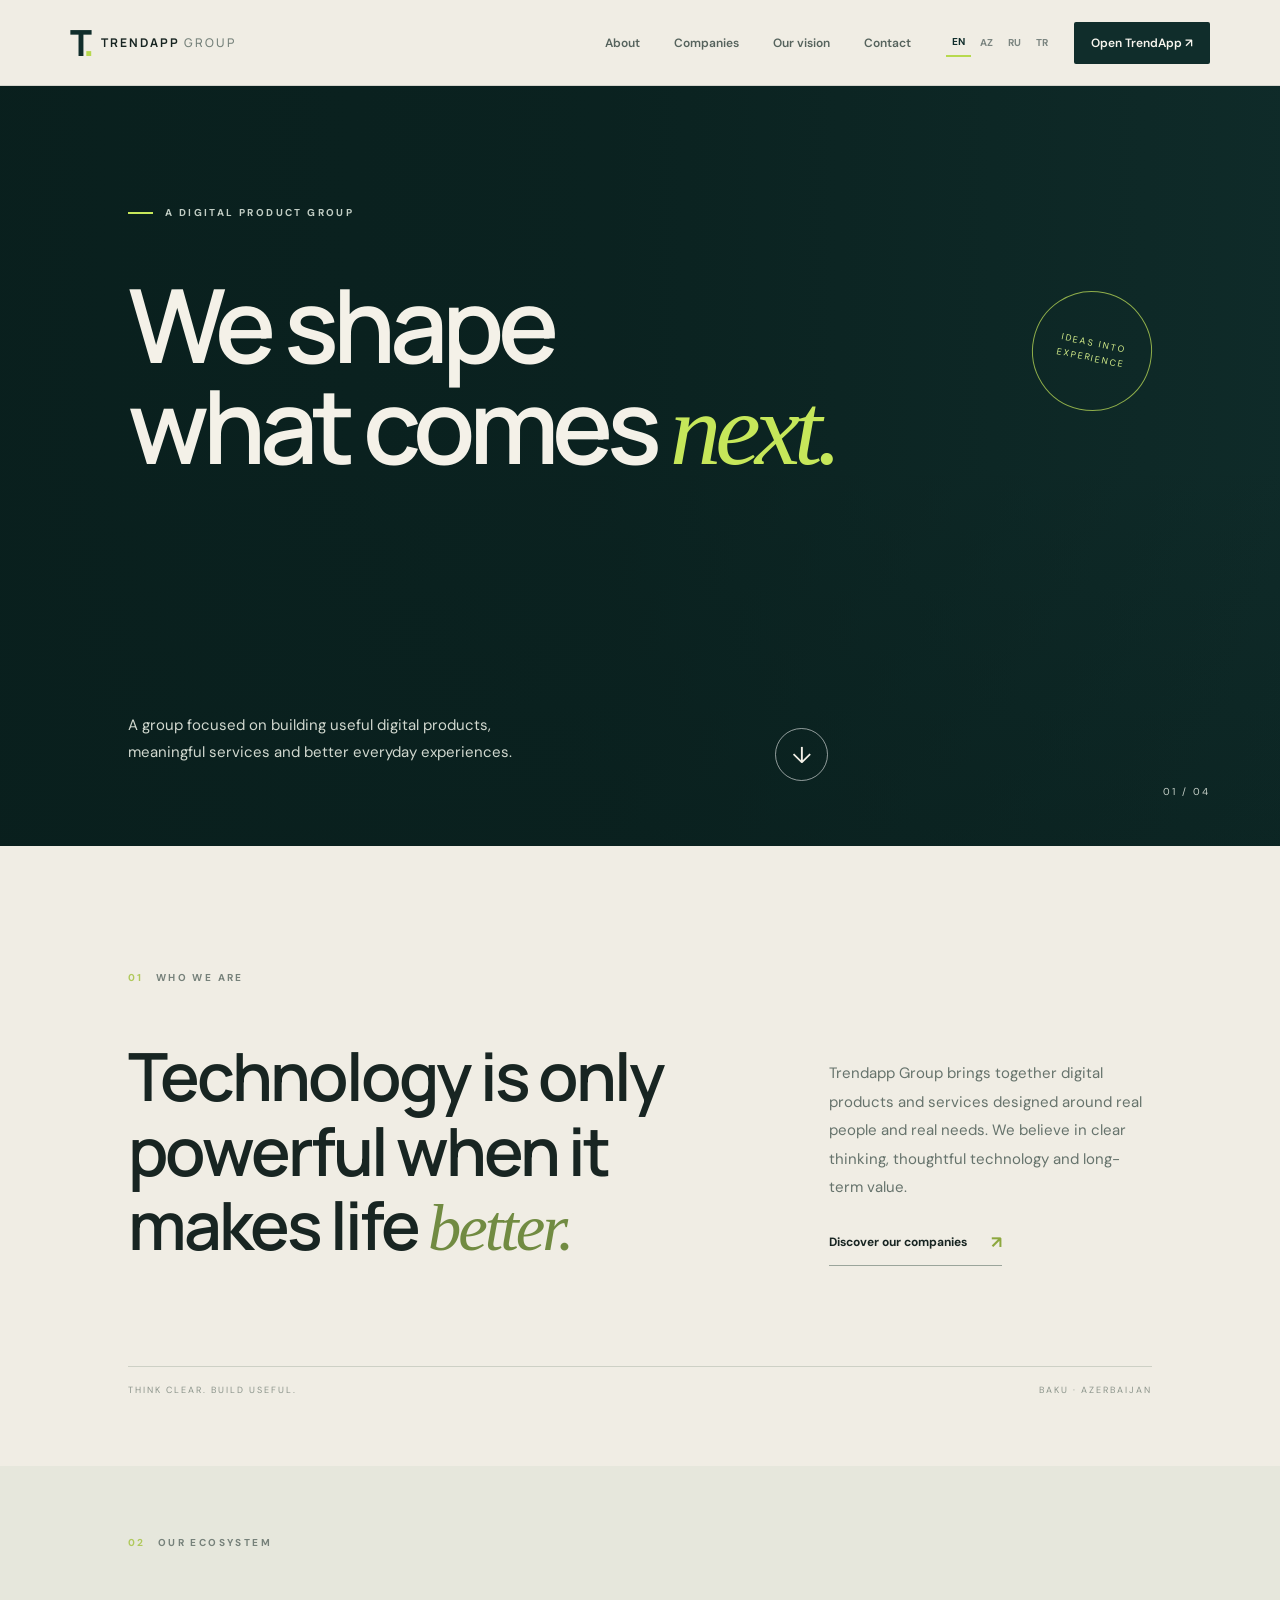
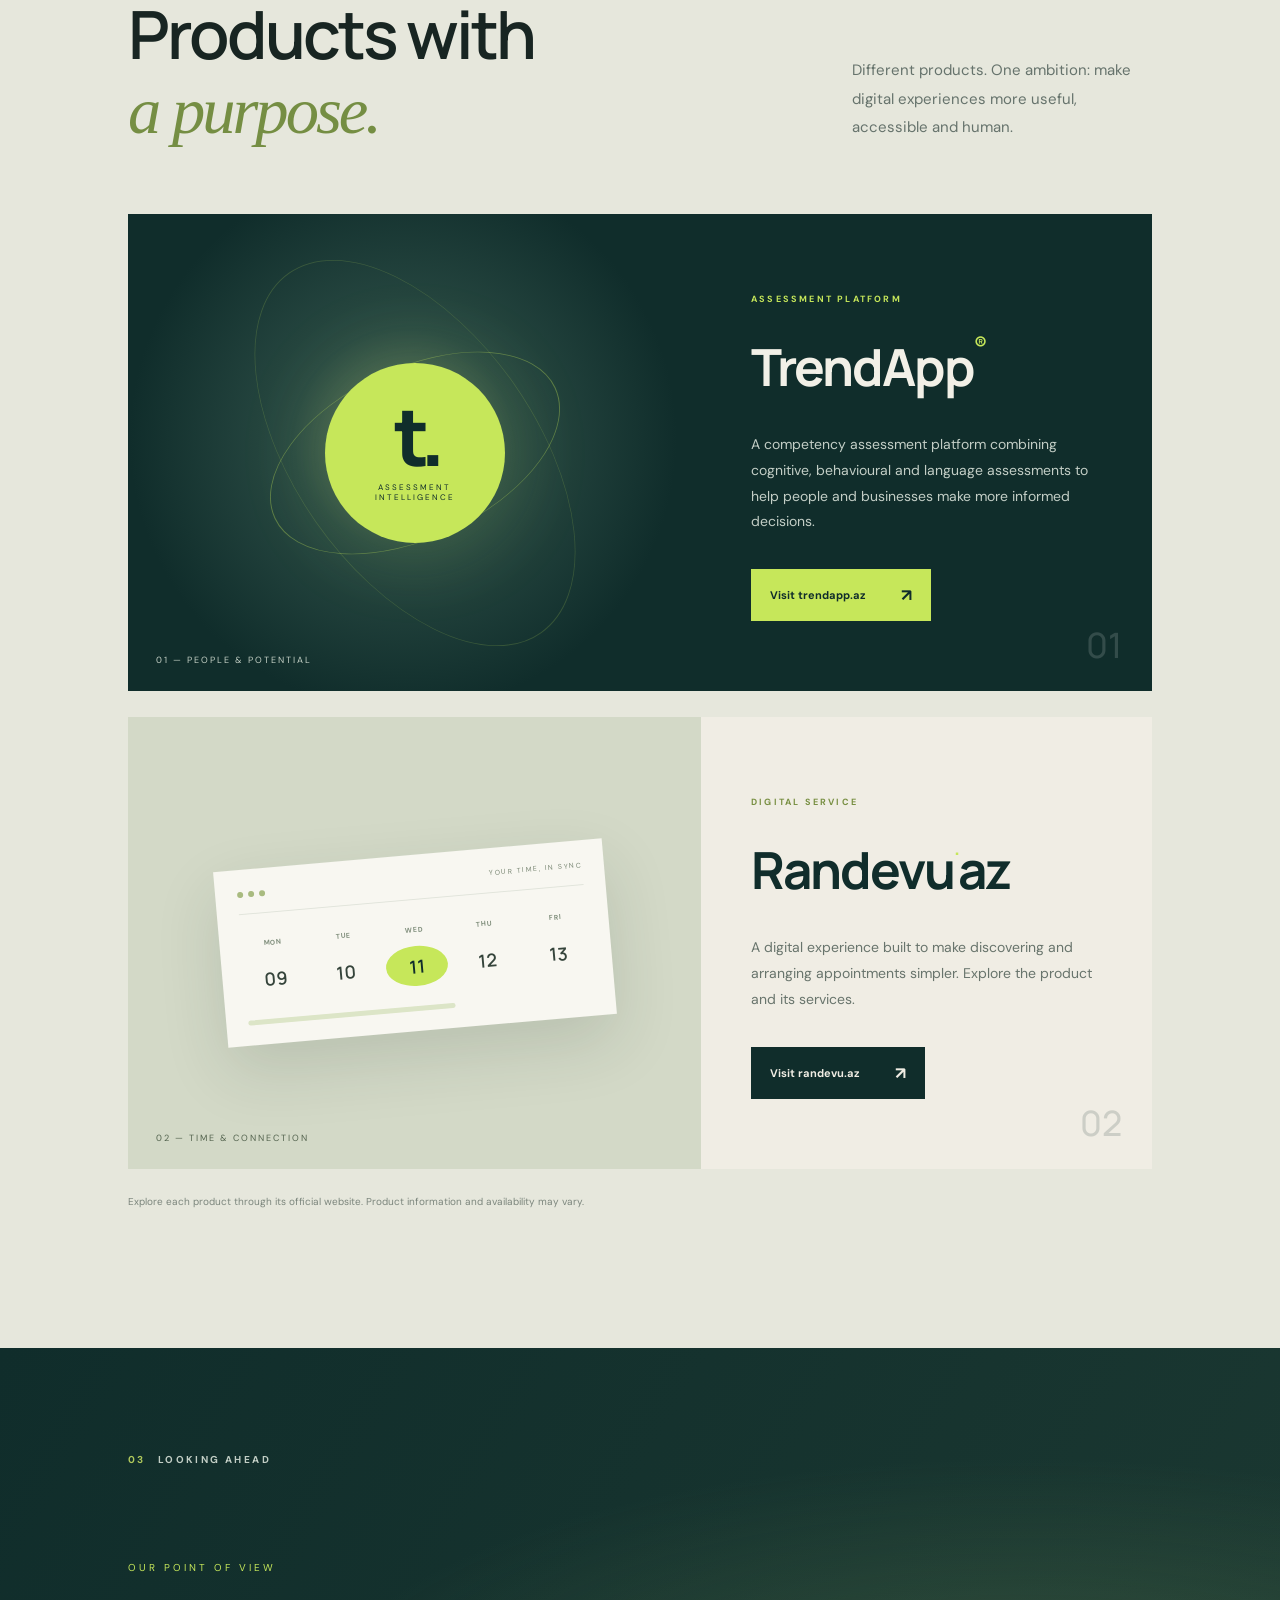
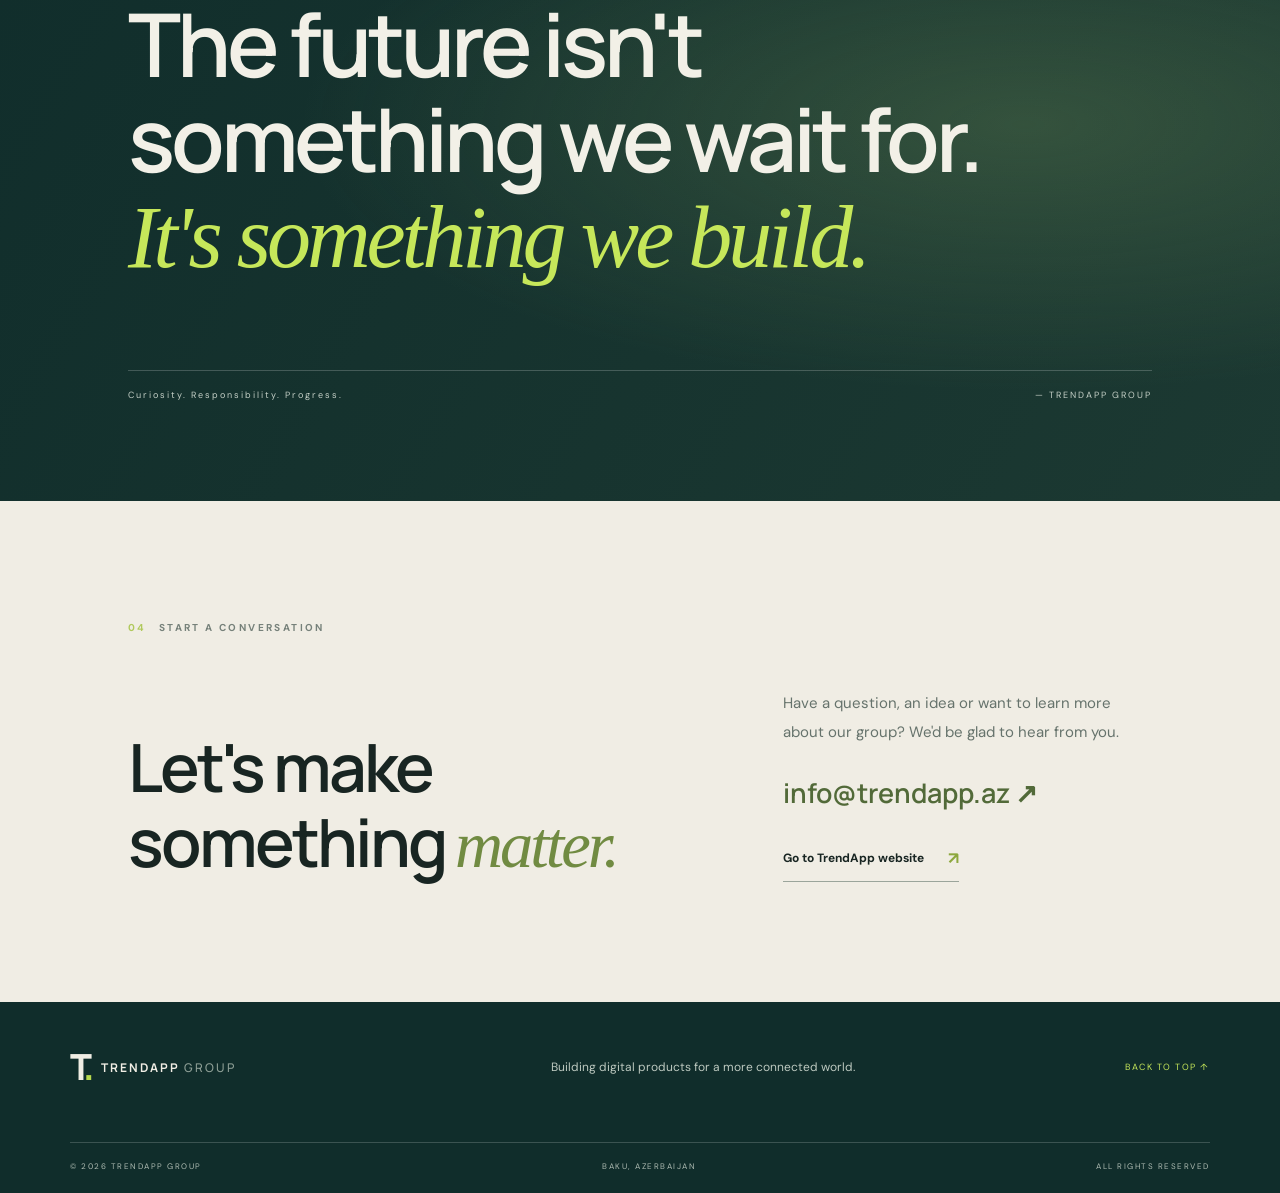
==== index.html @ fa5d5837 "Initial Trendapp Group website" ====
<!DOCTYPE html>
<html lang="en">
<head>
  <meta charset="UTF-8">
  <meta name="viewport" content="width=device-width, initial-scale=1.0">
  <meta name="theme-color" content="#102d2b">
  <title>Trendapp Group — Digital products, connected future</title>
  <meta name="description" content="Trendapp Group builds digital products and connected experiences.">

  <link rel="preconnect" href="https://fonts.googleapis.com">
  <link rel="preconnect" href="https://fonts.gstatic.com" crossorigin>
  <link href="https://fonts.googleapis.com/css2?family=DM+Sans:wght@400;500;600;700&family=Manrope:wght@400;500;600;700;800&display=swap" rel="stylesheet">

  <link rel="stylesheet" href="./style.css">
  <script src="./script.js" defer></script>
</head>

<body>
  <header class="site-header" id="top">
    <a class="brand" href="#top">
      <span class="brand-mark">T<span>.</span></span>
      <span class="brand-name">TRENDAPP <b>GROUP</b></span>
    </a>

    <button class="menu-toggle" aria-label="Open menu" aria-expanded="false">☰</button>

    <nav class="main-nav">
      <a href="#about" data-i18n="navAbout">About</a>
      <a href="#companies" data-i18n="navCompanies">Companies</a>
      <a href="#vision" data-i18n="navVision">Our vision</a>
      <a href="#contact" data-i18n="navContact">Contact</a>
    </nav>

    <div class="header-actions">
      <div class="language-switcher">
        <button class="lang-btn active" data-lang="en">EN</button>
        <button class="lang-btn" data-lang="az">AZ</button>
        <button class="lang-btn" data-lang="ru">RU</button>
        <button class="lang-btn" data-lang="tr">TR</button>
      </div>

      <a class="header-link" href="https://www.trendapp.az/" target="_blank" rel="noopener" data-i18n="openTrendapp">
        Open TrendApp ↗
      </a>
    </div>
  </header>

  <main>
    <section class="hero">
      <div class="hero-image"></div>
      <div class="hero-shade"></div>

      <div class="hero-content">
        <p class="eyebrow light">
          <span></span>
          <span data-i18n="heroEyebrow">A DIGITAL PRODUCT GROUP</span>
        </p>

        <h1 data-i18n="heroTitle">
          We shape<br>what comes <em>next.</em>
        </h1>

        <div class="hero-bottom">
          <p data-i18n="heroText">
            A group focused on building useful digital products, meaningful services and better everyday experiences.
          </p>

          <a class="round-link" href="#companies">↓</a>
        </div>
      </div>

      <div class="hero-index">01 / 04</div>
      <div class="hero-stamp">IDEAS INTO<br>EXPERIENCE</div>
    </section>

    <section class="intro section-pad" id="about">
      <div class="section-kicker">
        <span>01</span>
        <span data-i18n="aboutKicker">WHO WE ARE</span>
      </div>

      <div class="intro-grid">
        <h2 data-i18n="aboutTitle">
          Technology is only powerful when it makes life <em>better.</em>
        </h2>

        <div class="intro-copy">
          <p data-i18n="aboutText">
            Trendapp Group brings together digital products and services designed around real people and real needs.
            We believe in clear thinking, thoughtful technology and long-term value.
          </p>

          <a class="text-link" href="#companies">
            <span data-i18n="discover">Discover our companies</span>
            <b>↗</b>
          </a>
        </div>
      </div>

      <div class="intro-rule">
        <span>THINK CLEAR. BUILD USEFUL.</span>
        <span>BAKU · AZERBAIJAN</span>
      </div>
    </section>

    <section class="companies section-pad" id="companies">
      <div class="section-kicker">
        <span>02</span>
        <span data-i18n="companiesKicker">OUR ECOSYSTEM</span>
      </div>

      <div class="section-heading">
        <h2 data-i18n="companiesTitle">
          Products with<br><em>a purpose.</em>
        </h2>

        <p data-i18n="companiesText">
          Different products. One ambition: make digital experiences more useful, accessible and human.
        </p>
      </div>

      <article class="company-card trendapp-card">
        <div class="company-visual trendapp-visual">
          <div class="visual-orbit orbit-one"></div>
          <div class="visual-orbit orbit-two"></div>

          <div class="visual-core">
            <span>t.</span>
            <small>ASSESSMENT<br>INTELLIGENCE</small>
          </div>

          <div class="visual-tag">01 — PEOPLE & POTENTIAL</div>
        </div>

        <div class="company-info">
          <p class="company-type" data-i18n="trendappType">ASSESSMENT PLATFORM</p>

          <h3>TrendApp<span>®</span></h3>

          <p data-i18n="trendappText">
            A competency assessment platform combining cognitive, behavioural and language assessments to help people and businesses make more informed decisions.
          </p>

          <a class="pill-link" href="https://www.trendapp.az/" target="_blank" rel="noopener">
            <span data-i18n="visitTrendapp">Visit trendapp.az</span>
            <b>↗</b>
          </a>

          <span class="company-number">01</span>
        </div>
      </article>

      <article class="company-card randevu-card">
        <div class="company-visual randevu-visual">
          <div class="randevu-window">
            <div class="window-top">
              <i></i><i></i><i></i>
              <span>YOUR TIME, IN SYNC</span>
            </div>

            <div class="calendar-grid">
              <b>MON</b><b>TUE</b><b>WED</b><b>THU</b><b>FRI</b>
              <span>09</span><span>10</span>
              <span class="selected">11</span>
              <span>12</span><span>13</span>
            </div>

            <div class="calendar-line"></div>
          </div>

          <div class="visual-tag">02 — TIME & CONNECTION</div>
        </div>

        <div class="company-info">
          <p class="company-type" data-i18n="randevuType">DIGITAL SERVICE</p>

          <h3>Randevu<span>.</span>az</h3>

          <p data-i18n="randevuText">
            A digital experience built to make discovering and arranging appointments simpler.
            Explore the product and its services.
          </p>

          <a class="pill-link" href="https://randevu.az/" target="_blank" rel="noopener">
            <span data-i18n="visitRandevu">Visit randevu.az</span>
            <b>↗</b>
          </a>

          <span class="company-number">02</span>
        </div>
      </article>

      <p class="portfolio-note" data-i18n="portfolioNote">
        Explore each product through its official website. Product information and availability may vary.
      </p>
    </section>

    <section class="vision" id="vision">
      <div class="vision-bg"></div>

      <div class="vision-content section-pad">
        <div class="section-kicker light">
          <span>03</span>
          <span data-i18n="visionKicker">LOOKING AHEAD</span>
        </div>

        <p class="vision-label" data-i18n="visionLabel">OUR POINT OF VIEW</p>

        <h2 data-i18n="visionTitle">
          The future isn't<br>something we wait for.<br><em>It's something we build.</em>
        </h2>

        <div class="vision-foot">
          <span data-i18n="visionFoot">Curiosity. Responsibility. Progress.</span>
          <span>— TRENDAPP GROUP</span>
        </div>
      </div>
    </section>

    <section class="contact section-pad" id="contact">
      <div class="section-kicker">
        <span>04</span>
        <span data-i18n="contactKicker">START A CONVERSATION</span>
      </div>

      <div class="contact-grid">
        <h2 data-i18n="contactTitle">
          Let's make<br>something <em>matter.</em>
        </h2>

        <div class="contact-side">
          <p data-i18n="contactText">
            Have a question, an idea or want to learn more about our group?
            We'd be glad to hear from you.
          </p>

          <a class="contact-email" href="mailto:info@trendapp.az">
            info@trendapp.az ↗
          </a>

          <a class="text-link" href="https://www.trendapp.az/" target="_blank" rel="noopener">
            <span data-i18n="goToProduct">Go to TrendApp website</span>
            <b>↗</b>
          </a>
        </div>
      </div>
    </section>
  </main>

  <footer class="footer">
    <div class="footer-top">
      <a class="brand footer-brand" href="#top">
        <span class="brand-mark">T<span>.</span></span>
        <span class="brand-name">TRENDAPP <b>GROUP</b></span>
      </a>

      <p data-i18n="footerLine">
        Building digital products for a more connected world.
      </p>

      <a class="back-top" href="#top" data-i18n="backTop">BACK TO TOP ↑</a>
    </div>

    <div class="footer-bottom">
      <span>© <span id="year"></span> TRENDAPP GROUP</span>
      <span>BAKU, AZERBAIJAN</span>
      <span data-i18n="footerRights">ALL RIGHTS RESERVED</span>
    </div>
  </footer>
</body>
</html>
---- style.css ----
* {
  box-sizing: border-box;
}

html {
  scroll-behavior: smooth;
}

body {
  margin: 0;
  background: #f0ede4;
  color: #182522;
  font-family: "DM Sans", sans-serif;
}

a {
  color: inherit;
  text-decoration: none;
}

button {
  font: inherit;
}

/* HEADER */

.site-header {
  height: 86px;
  padding: 0 5.5%;
  display: flex;
  align-items: center;
  justify-content: space-between;
  background: #f0ede4;
  position: sticky;
  top: 0;
  z-index: 20;
  border-bottom: 1px solid rgba(16, 45, 43, .12);
}

.brand {
  display: flex;
  align-items: center;
  gap: 11px;
  min-width: 210px;
}

.brand-mark {
  font: 800 36px/1 Manrope, sans-serif;
  letter-spacing: -5px;
  color: #102d2b;
}

.brand-mark span {
  color: #b7d94e;
}

.brand-name {
  font: 700 12px Manrope, sans-serif;
  letter-spacing: 2px;
}

.brand-name b {
  font-weight: 500;
  color: #75817a;
}

.main-nav {
  display: flex;
  gap: 34px;
  margin-left: auto;
  margin-right: 35px;
}

.main-nav a,
.header-link {
  font-size: 12px;
  font-weight: 600;
}

.main-nav a {
  color: #56635d;
  transition: color .2s;
}

.main-nav a:hover {
  color: #102d2b;
}

.header-actions {
  display: flex;
  align-items: center;
  gap: 20px;
}

.language-switcher {
  display: flex;
  gap: 3px;
}

.lang-btn {
  border: 0;
  background: transparent;
  padding: 7px 6px;
  font-size: 10px;
  font-weight: 700;
  color: #7b8580;
  cursor: pointer;
}

.lang-btn.active {
  color: #102d2b;
  border-bottom: 2px solid #b7d94e;
}

.header-link {
  background: #102d2b;
  color: #f7f5ee;
  padding: 13px 17px;
  border-radius: 2px;
}

.header-link:hover,
.pill-link:hover {
  background: #b7d94e;
  color: #102d2b;
}

.menu-toggle {
  display: none;
  border: 0;
  background: none;
  font-size: 24px;
  color: #102d2b;
}

/* HERO */

.hero {
  height: min(760px, calc(100vh - 86px));
  min-height: 620px;
  background: #102d2b;
  position: relative;
  overflow: hidden;
  color: #f4f1e8;
}

.hero-image {
  position: absolute;
  inset: 0;
  background-image: url("https://images.unsplash.com/photo-1487958449943-2429e8be8625?auto=format&fit=crop&w=2200&q=85");
  background-position: center 48%;
  background-size: cover;
  opacity: .43;
  filter: saturate(.55);
}

.hero-shade {
  position: absolute;
  inset: 0;
  background:
    linear-gradient(90deg, rgba(9,31,29,.96) 0%, rgba(9,31,29,.78) 48%, rgba(9,31,29,.16) 100%),
    linear-gradient(0deg, rgba(9,31,29,.45), transparent 50%);
}

.hero-content {
  position: relative;
  z-index: 2;
  padding: 110px 10% 65px;
  max-width: 1200px;
  height: 100%;
  display: flex;
  flex-direction: column;
}

.eyebrow,
.section-kicker {
  font-size: 10px;
  letter-spacing: 2.4px;
  font-weight: 700;
  display: flex;
  align-items: center;
  gap: 12px;
}

.eyebrow span:first-child {
  width: 25px;
  height: 2px;
  background: #c6e75a;
}

.hero h1 {
  font: 600 clamp(58px, 8vw, 112px)/.99 Manrope, sans-serif;
  letter-spacing: -6px;
  margin: 45px 0 40px;
  max-width: 900px;
}

.hero h1 em,
.section-heading h2 em,
.intro h2 em,
.contact h2 em {
  font-family: Georgia, serif;
  font-weight: 400;
  color: #c6e75a;
}

.hero-bottom {
  display: flex;
  align-items: end;
  justify-content: space-between;
  margin-top: auto;
  max-width: 700px;
}

.hero-bottom p {
  font-size: 15px;
  line-height: 1.8;
  color: #d1d8cf;
  max-width: 400px;
}

.round-link {
  width: 53px;
  height: 53px;
  border: 1px solid rgba(255,255,255,.55);
  border-radius: 50%;
  display: grid;
  place-items: center;
  font-size: 23px;
  transition: .25s;
}

.round-link:hover {
  background: #c6e75a;
  color: #102d2b;
  border-color: #c6e75a;
}

.hero-index {
  position: absolute;
  right: 5.5%;
  bottom: 48px;
  font-size: 10px;
  letter-spacing: 2px;
  color: #c7d0c8;
}

.hero-stamp {
  position: absolute;
  right: 10%;
  top: 27%;
  border: 1px solid rgba(198,231,90,.7);
  border-radius: 50%;
  width: 120px;
  height: 120px;
  display: grid;
  place-content: center;
  text-align: center;
  font-size: 9px;
  letter-spacing: 2px;
  line-height: 1.7;
  color: #d5ee8a;
  transform: rotate(12deg);
}

/* COMMON SECTIONS */

.section-pad {
  padding-left: 10%;
  padding-right: 10%;
}

.section-kicker {
  color: #76817a;
}

.section-kicker span:first-child {
  color: #b0c95c;
}

/* ABOUT */

.intro {
  padding-top: 125px;
  padding-bottom: 70px;
}

.intro-grid {
  display: grid;
  grid-template-columns: 1.3fr .7fr;
  gap: 10%;
  align-items: end;
  margin-top: 55px;
}

.intro h2,
.section-heading h2,
.contact h2 {
  font: 600 clamp(40px, 5.2vw, 70px)/1.12 Manrope, sans-serif;
  letter-spacing: -3px;
  margin: 0;
}

.intro h2 em,
.contact h2 em {
  color: #718b42;
}

.intro-copy p,
.section-heading p,
.contact-side p {
  font-size: 15px;
  line-height: 1.9;
  color: #66736c;
  margin: 0 0 28px;
}

.text-link {
  display: inline-flex;
  align-items: center;
  gap: 24px;
  font-size: 12px;
  font-weight: 700;
  border-bottom: 1px solid #9ba59b;
  padding-bottom: 12px;
}

.text-link b {
  font-size: 17px;
  color: #8da83e;
}

.intro-rule {
  margin-top: 100px;
  border-top: 1px solid #cdd0c5;
  padding-top: 17px;
  display: flex;
  justify-content: space-between;
  font-size: 9px;
  letter-spacing: 2px;
  color: #8b948b;
}

/* COMPANIES */

.companies {
  padding-top: 70px;
  padding-bottom: 130px;
  background: #e6e7dc;
}

.section-heading {
  display: flex;
  justify-content: space-between;
  align-items: end;
  margin: 48px 0 65px;
}

.section-heading h2 em {
  color: #758e43;
}

.section-heading p {
  max-width: 300px;
  margin-bottom: 7px;
}

.company-card {
  display: grid;
  grid-template-columns: 1.12fr .88fr;
  min-height: 430px;
  margin-bottom: 26px;
  background: #102d2b;
  color: #f2f0e7;
  overflow: hidden;
}

.company-visual {
  position: relative;
  min-height: 430px;
  display: grid;
  place-items: center;
  overflow: hidden;
}

.trendapp-visual {
  background: radial-gradient(circle at 48% 47%, #59745d 0, #294a43 28%, #102d2b 70%);
}

.visual-orbit {
  position: absolute;
  border: 1px solid rgba(198,231,90,.35);
  border-radius: 50%;
  width: 310px;
  height: 310px;
  transform: rotate(-25deg) scaleY(.55);
}

.orbit-two {
  width: 440px;
  height: 440px;
  transform: rotate(55deg) scaleY(.55);
  border-color: rgba(198,231,90,.18);
}

.visual-core {
  width: 180px;
  height: 180px;
  border-radius: 50%;
  background: #c6e75a;
  color: #102d2b;
  display: flex;
  flex-direction: column;
  align-items: center;
  justify-content: center;
  box-shadow: 0 0 90px rgba(198,231,90,.2);
  z-index: 1;
}

.visual-core span {
  font: 800 80px/.8 Manrope;
  letter-spacing: -10px;
}

.visual-core small {
  font-size: 8px;
  letter-spacing: 2px;
  text-align: center;
  margin-top: 14px;
}

.visual-tag {
  position: absolute;
  left: 28px;
  bottom: 25px;
  font-size: 9px;
  letter-spacing: 2px;
  color: #c5d1c6;
}

.company-info {
  padding: 70px 11%;
  position: relative;
  display: flex;
  flex-direction: column;
  align-items: flex-start;
  justify-content: center;
}

.company-type {
  font-size: 9px;
  letter-spacing: 2.2px;
  color: #c6e75a;
  font-weight: 700;
}

.company-info h3 {
  font: 700 clamp(38px, 4vw, 55px) Manrope;
  letter-spacing: -2px;
  margin: 17px 0;
}

.company-info h3 span {
  color: #c6e75a;
  font-size: 20px;
  vertical-align: top;
}

.company-info > p:not(.company-type) {
  color: #c3cec6;
  font-size: 14px;
  line-height: 1.85;
  max-width: 390px;
}

.pill-link {
  display: inline-flex;
  align-items: center;
  gap: 35px;
  padding: 15px 19px;
  background: #c6e75a;
  color: #102d2b;
  font-size: 11px;
  font-weight: 700;
  margin-top: 20px;
  transition: .2s;
}

.pill-link b {
  font-size: 17px;
}

.company-number {
  position: absolute;
  right: 30px;
  bottom: 22px;
  font: 500 35px Manrope;
  color: rgba(255,255,255,.15);
}

/* RANDEVU */

.randevu-card {
  background: #f0ede4;
  color: #102d2b;
}

.randevu-visual {
  background: #d3d9c7;
}

.randevu-visual .visual-tag {
  color: #53634e;
}

.randevu-window {
  width: 72%;
  max-width: 390px;
  background: #f8f7f1;
  box-shadow: 0 25px 65px rgba(27,47,37,.14);
  padding: 20px 22px;
  transform: rotate(-5deg);
}

.window-top {
  display: flex;
  gap: 5px;
  align-items: center;
  border-bottom: 1px solid #e2e5dc;
  padding-bottom: 15px;
}

.window-top i {
  width: 6px;
  height: 6px;
  border-radius: 50%;
  background: #a9bb80;
}

.window-top span {
  margin-left: auto;
  font-size: 7px;
  letter-spacing: 1.5px;
  color: #7b8875;
}

.calendar-grid {
  display: grid;
  grid-template-columns: repeat(5, 1fr);
  gap: 12px 8px;
  text-align: center;
  padding: 25px 0 20px;
}

.calendar-grid b {
  font-size: 7px;
  letter-spacing: 1px;
  color: #82907e;
}

.calendar-grid span {
  font: 600 18px Manrope;
  color: #35443b;
  padding: 8px 0;
}

.calendar-grid .selected {
  background: #c6e75a;
  border-radius: 50%;
  color: #102d2b;
}

.calendar-line {
  height: 5px;
  width: 60%;
  background: #dce5c7;
  border-radius: 5px;
}

.randevu-card .company-info {
  background: #f0ede4;
}

.randevu-card .company-type {
  color: #788f42;
}

.randevu-card .company-info > p:not(.company-type) {
  color: #68746c;
}

.randevu-card .company-number {
  color: rgba(16,45,43,.16);
}

.randevu-card .pill-link {
  background: #102d2b;
  color: #f0ede4;
}

.randevu-card .pill-link:hover {
  background: #c6e75a;
  color: #102d2b;
}

.portfolio-note {
  font-size: 10px;
  color: #7b857c;
  margin-top: 20px;
}

/* VISION */

.vision {
  position: relative;
  background: #102d2b;
  color: #f2f0e7;
  overflow: hidden;
}

.vision-bg {
  position: absolute;
  inset: 0;
  background:
    radial-gradient(ellipse at 80% 50%, rgba(104,135,85,.35), transparent 50%),
    linear-gradient(120deg, #102d2b, #1c3932);
}

.vision-content {
  position: relative;
  padding-top: 105px;
  padding-bottom: 100px;
}

.light {
  color: #c2cec5;
}

.vision-label {
  font-size: 10px;
  letter-spacing: 3px;
  color: #c6e75a;
  margin: 95px 0 22px;
}

.vision h2 {
  font: 600 clamp(45px, 7vw, 88px)/1.08 Manrope;
  letter-spacing: -4px;
  margin: 0;
}

.vision h2 em {
  font-family: Georgia, serif;
  font-weight: 400;
  color: #c6e75a;
}

.vision-foot {
  display: flex;
  justify-content: space-between;
  margin-top: 85px;
  padding-top: 18px;
  border-top: 1px solid rgba(255,255,255,.2);
  font-size: 9px;
  letter-spacing: 2px;
  color: #c5d0c7;
}

/* CONTACT */

.contact {
  padding-top: 120px;
  padding-bottom: 120px;
}

.contact-grid {
  display: grid;
  grid-template-columns: 1.2fr .8fr;
  gap: 10%;
  align-items: end;
  margin-top: 55px;
}

.contact-side p {
  max-width: 380px;
}

.contact-email {
  display: block;
  font: 600 clamp(19px, 2.3vw, 27px) Manrope;
  margin: 28px 0 35px;
  color: #526a39;
}

/* FOOTER */

.footer {
  background: #102d2b;
  color: #f0ede4;
  padding: 45px 5.5% 22px;
}

.footer-top {
  display: flex;
  align-items: center;
  justify-content: space-between;
  padding-bottom: 55px;
}

.footer-brand .brand-mark,
.footer-brand .brand-name {
  color: #f0ede4;
}

.footer-brand .brand-name b {
  color: #8fa097;
}

.footer-top p {
  font-size: 12px;
  color: #bdc9c0;
}

.back-top {
  font-size: 9px;
  letter-spacing: 1.5px;
  color: #c6e75a;
}

.footer-bottom {
  border-top: 1px solid rgba(255,255,255,.18);
  padding-top: 18px;
  display: flex;
  justify-content: space-between;
  font-size: 8px;
  letter-spacing: 1.5px;
  color: #aebbb2;
}

/* MOBILE */

@media(max-width:1000px) {
  .site-header {
    padding: 0 4%;
  }

  .main-nav {
    gap: 18px;
    margin-right: 18px;
  }

  .header-link {
    display: none;
  }

  .section-pad {
    padding-left: 7%;
    padding-right: 7%;
  }

  .hero-content {
    padding-left: 8%;
    padding-right: 8%;
  }

  .company-info {
    padding: 50px 8%;
  }
}

@media(max-width:760px) {
  .site-header {
    height: 72px;
  }

  .menu-toggle {
    display: block;
    order: 3;
  }

  .header-actions {
    margin-left: auto;
    margin-right: 15px;
  }

  .main-nav {
    display: none;
    position: absolute;
    top: 72px;
    left: 0;
    right: 0;
    background: #f0ede4;
    padding: 20px 7% 25px;
    flex-direction: column;
    gap: 20px;
    border-bottom: 1px solid #d7d9ce;
  }

  .main-nav.open {
    display: flex;
  }

  .brand {
    min-width: 0;
  }

  .brand-name {
    font-size: 10px;
  }

  .hero {
    min-height: 650px;
    height: calc(100svh - 72px);
  }

  .hero-content {
    padding: 100px 7% 65px;
  }

  .hero h1 {
    font-size: clamp(55px, 13vw, 82px);
    letter-spacing: -4px;
    margin-top: 55px;
  }

  .hero-stamp {
    width: 90px;
    height: 90px;
    right: 7%;
    top: 16%;
    font-size: 7px;
  }

  .hero-bottom p {
    font-size: 13px;
    max-width: 280px;
  }

  .hero-index {
    right: 7%;
    bottom: 30px;
  }

  .section-pad {
    padding-left: 7%;
    padding-right: 7%;
  }

  .intro {
    padding-top: 85px;
  }

  .intro-grid,
  .contact-grid {
    grid-template-columns: 1fr;
    gap: 28px;
    margin-top: 38px;
  }

  .intro h2,
  .section-heading h2,
  .contact h2 {
    font-size: clamp(40px, 10vw, 58px);
  }

  .intro-rule {
    margin-top: 65px;
  }

  .companies {
    padding-top: 65px;
    padding-bottom: 80px;
  }

  .section-heading {
    display: block;
    margin: 35px 0 40px;
  }

  .section-heading p {
    margin-top: 22px;
  }

  .company-card {
    grid-template-columns: 1fr;
  }

  .company-visual {
    min-height: 300px;
  }

  .company-info {
    min-height: 330px;
    padding: 45px 8%;
  }

  .randevu-card .company-visual {
    order: 0;
  }

  .vision-content {
    padding-top: 75px;
    padding-bottom: 70px;
  }

  .vision-label {
    margin-top: 70px;
  }

  .vision h2 {
    font-size: clamp(42px, 10vw, 65px);
    letter-spacing: -2px;
  }

  .vision-foot {
    margin-top: 60px;
    gap: 20px;
  }

  .contact {
    padding-top: 85px;
    padding-bottom: 85px;
  }

  .footer-top {
    align-items: flex-start;
    gap: 25px;
    flex-wrap: wrap;
  }

  .footer-top p {
    order: 3;
    width: 100%;
    margin: 0;
  }

  .footer-bottom {
    gap: 13px;
    flex-wrap: wrap;
  }

  .language-switcher {
    gap: 0;
  }

  .lang-btn {
    padding: 7px 4px;
    font-size: 9px;
  }
}

@media(prefers-reduced-motion:reduce) {
  html {
    scroll-behavior: auto;
  }

  *,
  *::before,
  *::after {
    transition: none !important;
  }
}
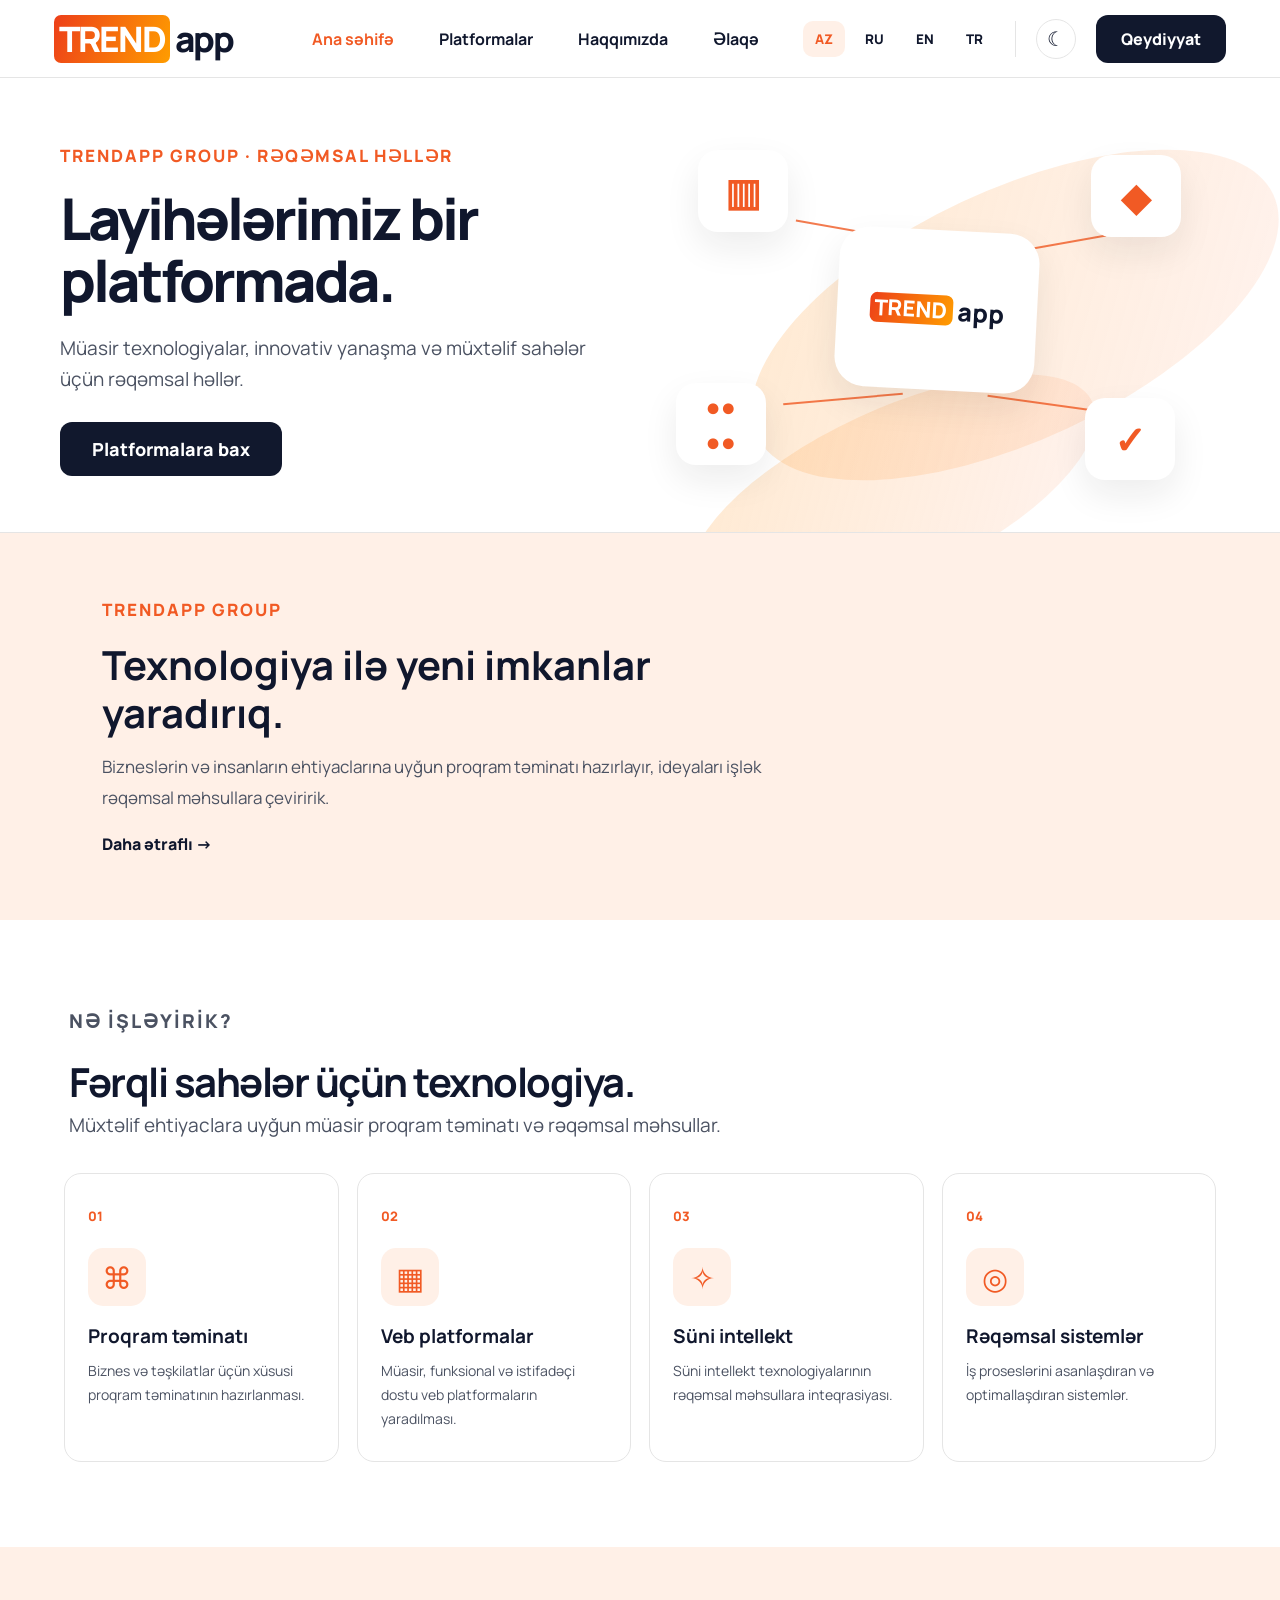
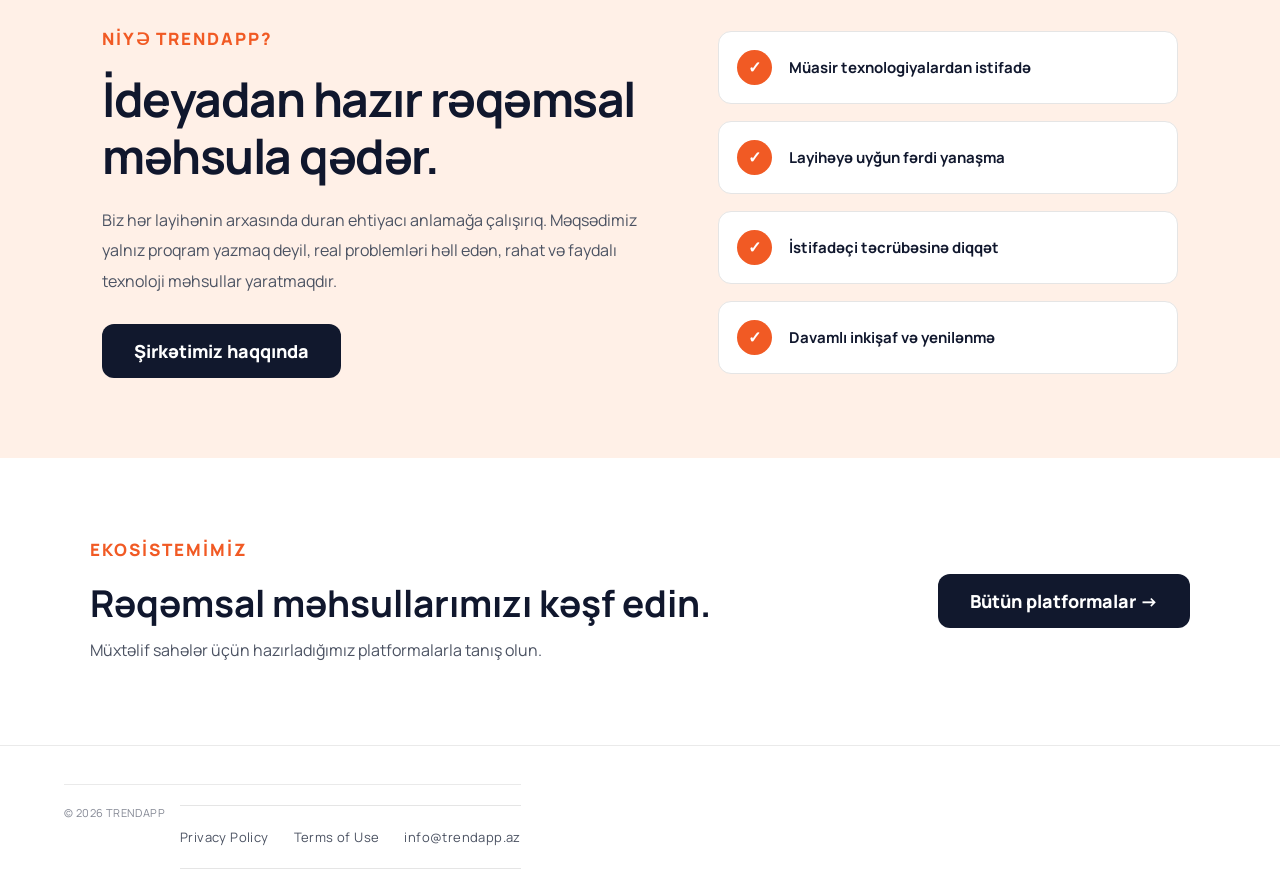
==== commit 36034e08: "Trendapp group" ====
--- a/index.html
+++ b/index.html
@@ -1,272 +1,429 @@
-
 <!DOCTYPE html>
-<html lang="en">
+<html lang="az">
 <head>
-  <meta charset="UTF-8">
-  <meta name="viewport" content="width=device-width, initial-scale=1.0">
-  <meta name="theme-color" content="#102d2b">
-  <title>Trendapp Group — Digital products, connected future</title>
-  <meta name="description" content="Trendapp Group builds digital products and connected experiences.">
-
-  <link rel="preconnect" href="https://fonts.googleapis.com">
-  <link rel="preconnect" href="https://fonts.gstatic.com" crossorigin>
-  <link href="https://fonts.googleapis.com/css2?family=DM+Sans:wght@400;500;600;700&family=Manrope:wght@400;500;600;700;800&display=swap" rel="stylesheet">
-
-  <link rel="stylesheet" href="./style.css">
-  <script src="./script.js" defer></script>
+    <meta charset="UTF-8">
+    <meta name="viewport" content="width=device-width, initial-scale=1.0">
+
+    <title>TrendApp — Rəqəmsal həllər</title>
+    <meta name="description" content="TrendApp — innovativ startap və İT layihəsi. Müasir, rahat və etibarlı rəqəmsal həllər.">
+
+    <link rel="stylesheet" href="style.css">
+    <link href="https://fonts.googleapis.com/css2?family=Manrope:wght@400;500;600;700;800&display=swap" rel="stylesheet">
 </head>
 
 <body>
-  <header class="site-header" id="top">
-    <a class="brand" href="#top">
-      <span class="brand-mark">T<span>.</span></span>
-      <span class="brand-name">TRENDAPP <b>GROUP</b></span>
+
+<header class="header">
+    <a href="#home" class="logo" aria-label="TrendApp home">
+        <span class="logo-trend">TREND</span><span class="logo-app">app</span>
     </a>
 
-    <button class="menu-toggle" aria-label="Open menu" aria-expanded="false">☰</button>
-
-    <nav class="main-nav">
-      <a href="#about" data-i18n="navAbout">About</a>
-      <a href="#companies" data-i18n="navCompanies">Companies</a>
-      <a href="#vision" data-i18n="navVision">Our vision</a>
-      <a href="#contact" data-i18n="navContact">Contact</a>
+    <nav class="nav" id="nav">
+        <a href="#home" data-i18n="navHome">Ana səhifə</a>
+        <a href="#platforms" data-i18n="navPlatforms">Platformalar</a>
+        <a href="#about" data-i18n="navAbout">Haqqımızda</a>
+        <a href="#contact" data-i18n="navContact">Əlaqə</a>
     </nav>
 
-    <div class="header-actions">
-      <div class="language-switcher">
-        <button class="lang-btn active" data-lang="en">EN</button>
-        <button class="lang-btn" data-lang="az">AZ</button>
-        <button class="lang-btn" data-lang="ru">RU</button>
-        <button class="lang-btn" data-lang="tr">TR</button>
-      </div>
-
-      <a class="header-link" href="https://www.trendapp.az/" target="_blank" rel="noopener" data-i18n="openTrendapp">
-        Open TrendApp ↗
-      </a>
+    <div class="header-right">
+        <div class="languages">
+            <button data-lang="az" class="active">AZ</button>
+            <button data-lang="ru">RU</button>
+            <button data-lang="en">EN</button>
+            <button data-lang="tr">TR</button>
+        </div>
+
+        <button class="theme-toggle" id="theme-toggle" type="button" aria-label="Switch to dark theme">☾</button>
+
+        <a href="https://www.trendapp.az/signup" class="contact-button" data-i18n="contactButton">
+            Qeydiyyat
+        </a>
     </div>
-  </header>
-
-  <main>
-    <section class="hero">
-      <div class="hero-image"></div>
-      <div class="hero-shade"></div>
-
-      <div class="hero-content">
-        <p class="eyebrow light">
-          <span></span>
-          <span data-i18n="heroEyebrow">A DIGITAL PRODUCT GROUP</span>
-        </p>
-
-        <h1 data-i18n="heroTitle">
-          We shape<br>what comes <em>next.</em>
-        </h1>
-
-        <div class="hero-bottom">
-          <p data-i18n="heroText">
-            A group focused on building useful digital products, meaningful services and better everyday experiences.
-          </p>
-
-          <a class="round-link" href="#companies">↓</a>
-        </div>
-      </div>
-
-      <div class="hero-index">01 / 04</div>
-      <div class="hero-stamp">IDEAS INTO<br>EXPERIENCE</div>
+
+    <button class="menu-toggle" id="menu-toggle" type="button" aria-label="Open navigation">☰</button>
+</header>
+
+<main>
+
+    <!-- HOME PAGE -->
+    <section class="page active-page" id="home">
+
+        <section class="hero">
+            <div class="hero-content">
+                <p class="eyebrow" data-i18n="heroLabel">TRENDAPP GROUP · RƏQƏMSAL HƏLLƏR</p>
+
+                <h1 data-i18n="heroTitle">
+                    İnnovativ ideyalar. Rəqəmsal həllər.
+                </h1>
+
+                <p class="hero-description" data-i18n="heroText">
+                    TrendApp istifadəçilərə müasir, rahat və etibarlı rəqəmsal həllər təqdim edən innovativ startap və İT layihəsidir.
+                </p>
+
+                <a href="#platforms" class="primary-button" data-i18n="heroButton">
+                    Platformalara bax
+                </a>
+            </div>
+
+            <div class="hero-visual">
+                <div class="orange-orbit orbit-one"></div>
+                <div class="orange-orbit orbit-two"></div>
+
+                <div class="connection connection-one"></div>
+                <div class="connection connection-two"></div>
+                <div class="connection connection-three"></div>
+                <div class="connection connection-four"></div>
+
+                <div class="floating-icon icon-chart">▥</div>
+                <div class="floating-icon icon-cap">◆</div>
+                <div class="floating-icon icon-users">●●<br>●●</div>
+                <div class="floating-icon icon-check">✓</div>
+
+                <div class="main-logo-card">
+                    <span class="logo-trend">TREND</span><span class="logo-app">app</span>
+                </div>
+            </div>
+        </section>
+
+        <section class="home-intro">
+            <p class="eyebrow" data-i18n="introLabel">TRENDAPP GROUP</p>
+
+            <h2 data-i18n="introTitle">
+                Texnologiya ilə yeni imkanlar yaradırıq.
+            </h2>
+
+            <p data-i18n="introText">
+                Məqsədimiz istifadəçilərin ehtiyaclarına cavab verən rəqəmsal məhsul və xidmətlər yaratmaq, texnologiya sahəsində innovasiyaların inkişafına töhfə verməkdir.
+            </p>
+
+            <a href="#about" class="card-link" data-i18n="learnMore">Daha ətraflı →</a>
+        </section>
+
+        <!-- COMPANY DIRECTIONS -->
+        <section class="directions">
+            <div class="section-heading">
+                <p class="eyebrow" data-i18n="directionsLabel">NƏ İŞLƏYİRİK?</p>
+
+                <h2 data-i18n="directionsTitle">
+                    Rəqəmsal gələcək üçün innovativ yanaşma.
+                </h2>
+
+                <p data-i18n="directionsText">
+                    Müasir texnologiyalar əsasında rahat, etibarlı və faydalı rəqəmsal məhsul və xidmətlərin inkişafı.
+                </p>
+            </div>
+
+            <div class="directions-grid">
+                <article class="direction-card">
+                    <span>01</span>
+                    <div class="direction-icon">⌘</div>
+
+                    <h3 data-i18n="direction1Title">Rəqəmsal məhsullar</h3>
+
+                    <p data-i18n="direction1Text">
+                        İstifadəçilərin ehtiyaclarına cavab verən müasir rəqəmsal məhsulların inkişafı.
+                    </p>
+                </article>
+
+                <article class="direction-card">
+                    <span>02</span>
+                    <div class="direction-icon">▦</div>
+
+                    <h3 data-i18n="direction2Title">Proqram təminatı</h3>
+
+                    <p data-i18n="direction2Text">
+                        Rahat və etibarlı istifadə təcrübəsi təqdim edən proqram həlləri.
+                    </p>
+                </article>
+
+                <article class="direction-card">
+                    <span>03</span>
+                    <div class="direction-icon">✧</div>
+
+                    <h3 data-i18n="direction3Title">İnnovativ texnologiyalar</h3>
+
+                    <p data-i18n="direction3Text">
+                        Texnologiya sahəsində yeni yanaşmaların və innovativ həllərin təşviqi.
+                    </p>
+                </article>
+
+                <article class="direction-card">
+                    <span>04</span>
+                    <div class="direction-icon">◎</div>
+
+                    <h3 data-i18n="direction4Title">Rəqəmsal xidmətlər</h3>
+
+                    <p data-i18n="direction4Text">
+                        İstifadəçilərin gündəlik ehtiyaclarını asanlaşdıran rəqəmsal xidmətlər.
+                    </p>
+                </article>
+            </div>
+        </section>
+
+        <!-- WHY TRENDAPP -->
+        <section class="why-section">
+            <div class="why-content">
+                <p class="eyebrow" data-i18n="whyLabel">NİYƏ TRENDAPP?</p>
+
+                <h2 data-i18n="whyTitle">
+                    İnnovasiyanı real həllərə çeviririk.
+                </h2>
+
+                <p data-i18n="whyText">
+                    TrendApp-in əsas məqsədi texnologiyanın imkanlarından istifadə edərək istifadəçilərə fayda verən həllər yaratmaqdır. Müasir yanaşma, rahat istifadə təcrübəsi və etibarlılıq layihələrimizin əsas prinsipləridir.
+                </p>
+
+                <a href="#about" class="primary-button" data-i18n="whyButton">
+                    Şirkətimiz haqqında
+                </a>
+            </div>
+
+            <div class="why-points">
+                <div><span>✓</span><p data-i18n="why1">Müasir texnologiyalardan istifadə</p></div>
+                <div><span>✓</span><p data-i18n="why2">Layihəyə uyğun fərdi yanaşma</p></div>
+                <div><span>✓</span><p data-i18n="why3">İstifadəçi təcrübəsinə diqqət</p></div>
+                <div><span>✓</span><p data-i18n="why4">Davamlı inkişaf və yenilənmə</p></div>
+            </div>
+        </section>
+
+        <!-- HOME PLATFORM PREVIEW -->
+        <section class="home-platforms">
+            <div>
+                <p class="eyebrow" data-i18n="previewLabel">EKOSİSTEMİMİZ</p>
+
+                <h2 data-i18n="previewTitle">
+                    Rəqəmsal məhsullarımızı kəşf edin.
+                </h2>
+
+                <p data-i18n="previewText">
+                    Müxtəlif sahələr üçün hazırladığımız platformalarla tanış olun.
+                </p>
+            </div>
+
+            <a href="#platforms" class="primary-button" data-i18n="previewButton">
+                Bütün platformalar →
+            </a>
+        </section>
+
     </section>
 
-    <section class="intro section-pad" id="about">
-      <div class="section-kicker">
-        <span>01</span>
-        <span data-i18n="aboutKicker">WHO WE ARE</span>
-      </div>
-
-      <div class="intro-grid">
-        <h2 data-i18n="aboutTitle">
-          Technology is only powerful when it makes life <em>better.</em>
-        </h2>
-
-        <div class="intro-copy">
-          <p data-i18n="aboutText">
-            Trendapp Group brings together digital products and services designed around real people and real needs.
-            We believe in clear thinking, thoughtful technology and long-term value.
-          </p>
-
-          <a class="text-link" href="#companies">
-            <span data-i18n="discover">Discover our companies</span>
-            <b>↗</b>
-          </a>
-        </div>
-      </div>
-
-      <div class="intro-rule">
-        <span>THINK CLEAR. BUILD USEFUL.</span>
-        <span>BAKU · AZERBAIJAN</span>
-      </div>
+    <!-- PLATFORMS PAGE -->
+    <section class="page" id="platforms">
+
+        <div class="page-heading">
+            <p class="eyebrow" data-i18n="platformLabel">MƏHSULLARIMIZ</p>
+
+            <h1 data-i18n="platformTitle">Rəqəmsal platformalarımız</h1>
+
+            <p data-i18n="platformSubtitle">
+                Fərqli ehtiyaclar və sahələr üçün hazırlanmış texnoloji həllər.
+            </p>
+        </div>
+
+        <div class="platform-grid">
+
+            <!-- ACTIVE PLATFORM -->
+            <article class="platform-card active-card">
+                <span class="status" data-i18n="activePlatform">AKTİV PLATFORMA</span>
+
+                <div class="platform-info">
+                    <div class="platform-icon chart-icon">▥</div>
+
+                    <div>
+                        <h3>TrendApp</h3>
+
+                        <p data-i18n="trendShort">
+                            Müasir və etibarlı rəqəmsal həllərin inkişafına yönəlmiş innovativ İT layihəsi.
+                        </p>
+                    </div>
+                </div>
+
+                <div class="dashboard">
+                    <div class="dashboard-sidebar">
+                        <i></i><i></i><i></i><i></i>
+                    </div>
+
+                    <div class="bars">
+                        <span></span><span></span><span></span>
+                        <span></span><span></span><span></span>
+                    </div>
+
+                    <div class="score">85</div>
+                    <div class="score">92</div>
+                </div>
+
+                <a href="https://www.trendapp.az/" target="_blank" rel="noopener" class="card-link">
+                    <span data-i18n="openPlatform">Platformaya keç</span> →
+                </a>
+            </article>
+
+            <!-- UPCOMING PLATFORM -->
+            <article class="platform-card coming-card">
+                <div class="platform-info">
+                    <div class="platform-icon layers-icon">◇</div>
+
+                    <div>
+                        <h3 data-i18n="newPlatform">Yeni platforma</h3>
+
+                        <p data-i18n="newPlatformText">
+                            Yeni rəqəmsal layihəmiz üzərində işləyirik.
+                        </p>
+                    </div>
+                </div>
+
+                <div class="layers-art">
+                    <div></div><div></div><div></div>
+                </div>
+
+                <span class="coming-soon" data-i18n="comingSoon">Tezliklə</span>
+            </article>
+
+        </div>
+
+        <div class="platform-description">
+            <p class="eyebrow">TRENDAPP</p>
+
+            <h2 data-i18n="trendTitle">
+                Texnologiya ilə yeni imkanlar.
+            </h2>
+
+            <p data-i18n="trendDescription">
+                TrendApp innovativ startap və İT layihəsidir. Layihənin məqsədi istifadəçilərə müasir, rahat və etibarlı rəqəmsal həllər təqdim etmək, texnologiya sahəsində innovativ məhsul və xidmətlərin inkişafına töhfə verməkdir.
+            </p>
+
+            <a href="https://www.trendapp.az/" target="_blank" rel="noopener" class="primary-button" data-i18n="visitTrend">
+                TrendApp platformasına daxil ol
+            </a>
+        </div>
+
     </section>
 
-    <section class="companies section-pad" id="companies">
-      <div class="section-kicker">
-        <span>02</span>
-        <span data-i18n="companiesKicker">OUR ECOSYSTEM</span>
-      </div>
-
-      <div class="section-heading">
-        <h2 data-i18n="companiesTitle">
-          Products with<br><em>a purpose.</em>
-        </h2>
-
-        <p data-i18n="companiesText">
-          Different products. One ambition: make digital experiences more useful, accessible and human.
-        </p>
-      </div>
-
-      <article class="company-card trendapp-card">
-        <div class="company-visual trendapp-visual">
-          <div class="visual-orbit orbit-one"></div>
-          <div class="visual-orbit orbit-two"></div>
-
-          <div class="visual-core">
-            <span>t.</span>
-            <small>ASSESSMENT<br>INTELLIGENCE</small>
-          </div>
-
-          <div class="visual-tag">01 — PEOPLE & POTENTIAL</div>
-        </div>
-
-        <div class="company-info">
-          <p class="company-type" data-i18n="trendappType">ASSESSMENT PLATFORM</p>
-
-          <h3>TrendApp<span>®</span></h3>
-
-          <p data-i18n="trendappText">
-            A competency assessment platform combining cognitive, behavioural and language assessments to help people and businesses make more informed decisions.
-          </p>
-
-          <a class="pill-link" href="https://www.trendapp.az/" target="_blank" rel="noopener">
-            <span data-i18n="visitTrendapp">Visit trendapp.az</span>
-            <b>↗</b>
-          </a>
-
-          <span class="company-number">01</span>
-        </div>
-      </article>
-
-      <article class="company-card randevu-card">
-        <div class="company-visual randevu-visual">
-          <div class="randevu-window">
-            <div class="window-top">
-              <i></i><i></i><i></i>
-              <span>YOUR TIME, IN SYNC</span>
-            </div>
-
-            <div class="calendar-grid">
-              <b>MON</b><b>TUE</b><b>WED</b><b>THU</b><b>FRI</b>
-              <span>09</span><span>10</span>
-              <span class="selected">11</span>
-              <span>12</span><span>13</span>
-            </div>
-
-            <div class="calendar-line"></div>
-          </div>
-
-          <div class="visual-tag">02 — TIME & CONNECTION</div>
-        </div>
-
-        <div class="company-info">
-          <p class="company-type" data-i18n="randevuType">DIGITAL SERVICE</p>
-
-          <h3>Randevu<span>.</span>az</h3>
-
-          <p data-i18n="randevuText">
-            A digital experience built to make discovering and arranging appointments simpler.
-            Explore the product and its services.
-          </p>
-
-          <a class="pill-link" href="https://randevu.az/" target="_blank" rel="noopener">
-            <span data-i18n="visitRandevu">Visit randevu.az</span>
-            <b>↗</b>
-          </a>
-
-          <span class="company-number">02</span>
-        </div>
-      </article>
-
-      <p class="portfolio-note" data-i18n="portfolioNote">
-        Explore each product through its official website. Product information and availability may vary.
-      </p>
+    <!-- ABOUT PAGE -->
+    <section class="page" id="about">
+
+        <div class="page-heading">
+            <p class="eyebrow" data-i18n="aboutLabel">HAQQIMIZDA</p>
+
+            <h1 data-i18n="aboutTitle">Biz kimik?</h1>
+
+            <p data-i18n="aboutSubtitle">
+                İstifadəçilər üçün müasir və etibarlı rəqəmsal həllər yaradan innovativ İT layihəsi.
+            </p>
+        </div>
+
+        <div class="about-content">
+            <div class="about-main">
+                <h2 data-i18n="aboutHeading">
+                    İdeyaları faydalı rəqəmsal həllərə çeviririk.
+                </h2>
+
+                <p data-i18n="aboutText1">
+                    TrendApp innovativ startap və İT layihəsidir. Layihənin məqsədi istifadəçilərə müasir, rahat və etibarlı rəqəmsal həllər təqdim etməkdir.
+                </p>
+
+                <p data-i18n="aboutText2">
+                    Biz texnologiya sahəsində innovativ məhsul və xidmətlərin inkişafına töhfə verməyi hədəfləyirik. İstifadəçi ehtiyaclarını, rahatlığı və etibarlılığı əsas götürərək rəqəmsal imkanların inkişafı üzərində çalışırıq.
+                </p>
+
+                <p data-i18n="aboutText3">
+                    Bizim üçün texnologiya yeni imkanlar yaratmaq və real ehtiyaclara cavab vermək vasitəsidir. Buna görə də hər bir həllin faydalı, istifadəsi rahat və etibarlı olmasına önəm veririk.
+                </p>
+            </div>
+
+            <div class="about-values">
+                <article>
+                    <span>01</span>
+                    <h3 data-i18n="value1Title">İnnovasiya</h3>
+                    <p data-i18n="value1Text">Yeni ideyalar və müasir texnologiyalarla inkişaf.</p>
+                </article>
+
+                <article>
+                    <span>02</span>
+                    <h3 data-i18n="value2Title">Fərdi yanaşma</h3>
+                    <p data-i18n="value2Text">Hər layihənin ehtiyaclarına uyğun həllər.</p>
+                </article>
+
+                <article>
+                    <span>03</span>
+                    <h3 data-i18n="value3Title">Keyfiyyət</h3>
+                    <p data-i18n="value3Text">Etibarlı, rahat və funksional məhsullar.</p>
+                </article>
+            </div>
+        </div>
+
     </section>
 
-    <section class="vision" id="vision">
-      <div class="vision-bg"></div>
-
-      <div class="vision-content section-pad">
-        <div class="section-kicker light">
-          <span>03</span>
-          <span data-i18n="visionKicker">LOOKING AHEAD</span>
-        </div>
-
-        <p class="vision-label" data-i18n="visionLabel">OUR POINT OF VIEW</p>
-
-        <h2 data-i18n="visionTitle">
-          The future isn't<br>something we wait for.<br><em>It's something we build.</em>
-        </h2>
-
-        <div class="vision-foot">
-          <span data-i18n="visionFoot">Curiosity. Responsibility. Progress.</span>
-          <span>— TRENDAPP GROUP</span>
-        </div>
-      </div>
+    <!-- CONTACT PAGE -->
+    <section class="page" id="contact">
+
+        <div class="page-heading">
+            <p class="eyebrow" data-i18n="contactLabel">ƏLAQƏ</p>
+
+            <h1 data-i18n="contactTitle">Gəlin birlikdə işləyək.</h1>
+
+            <p data-i18n="contactSubtitle">
+                Sualınız, layihə ideyanız və ya əməkdaşlıq təklifiniz var?
+                Bizimlə əlaqə saxlayın.
+            </p>
+        </div>
+
+        <div class="contact-grid">
+            <a href="mailto:info@trendapp.az" class="contact-item">
+                <span>✉</span>
+
+                <div>
+                    <h3 data-i18n="generalEmail">Ümumi müraciətlər</h3>
+                    <p>info@trendapp.az</p>
+                </div>
+            </a>
+
+            <a href="mailto:tanisupport@gmail.com" class="contact-item">
+                <span>✉</span>
+
+                <div>
+                    <h3 data-i18n="supportEmail">Tani / TestEva dəstəyi</h3>
+                    <p>tanisupport@gmail.com</p>
+                </div>
+            </a>
+
+            <a href="mailto:info@trendapp.az" class="contact-item">
+                <span>✉</span>
+
+                <div>
+                    <h3 data-i18n="businessEmail">Əməkdaşlıq və layihələr</h3>
+                    <p>info@trendapp.az</p>
+                </div>
+            </a>
+        </div>
+
+        <div class="contact-note">
+            <h2 data-i18n="contactNoteTitle">Yeni ideyanız var?</h2>
+
+            <p data-i18n="contactNoteText">
+                Layihəniz haqqında bizə yazın. İdeyanızı müzakirə etmək və uyğun
+                texnoloji həll tapmaqdan məmnun olarıq.
+            </p>
+        </div>
+
     </section>
 
-    <section class="contact section-pad" id="contact">
-      <div class="section-kicker">
-        <span>04</span>
-        <span data-i18n="contactKicker">START A CONVERSATION</span>
-      </div>
-
-      <div class="contact-grid">
-        <h2 data-i18n="contactTitle">
-          Let's make<br>something <em>matter.</em>
-        </h2>
-
-        <div class="contact-side">
-          <p data-i18n="contactText">
-            Have a question, an idea or want to learn more about our group?
-            We'd be glad to hear from you.
-          </p>
-
-          <a class="contact-email" href="mailto:info@trendapp.az">
-            info@trendapp.az ↗
-          </a>
-
-          <a class="text-link" href="https://www.trendapp.az/" target="_blank" rel="noopener">
-            <span data-i18n="goToProduct">Go to TrendApp website</span>
-            <b>↗</b>
-          </a>
-        </div>
-      </div>
-    </section>
-  </main>
-
-  <footer class="footer">
-    <div class="footer-top">
-      <a class="brand footer-brand" href="#top">
-        <span class="brand-mark">T<span>.</span></span>
-        <span class="brand-name">TRENDAPP <b>GROUP</b></span>
-      </a>
-
-      <p data-i18n="footerLine">
-        Building digital products for a more connected world.
-      </p>
-
-      <a class="back-top" href="#top" data-i18n="backTop">BACK TO TOP ↑</a>
+</main>
+
+
+
+<footer class="footer">
+    <div class="footer-bottom">
+        <span>© <span id="year"></span> TRENDAPP</span>
+
+        <div class="footer-legal">
+            <a href="privacy.html">Privacy Policy</a>
+            <a href="terms.html">Terms of Use</a>
+            <a href="mailto:info@trendapp.az">info@trendapp.az</a>
+        </div>
     </div>
-
-    <div class="footer-bottom">
-      <span>© <span id="year"></span> TRENDAPP GROUP</span>
-      <span>BAKU, AZERBAIJAN</span>
-      <span data-i18n="footerRights">ALL RIGHTS RESERVED</span>
-    </div>
-  </footer>
+</footer>
+
+
+<script src="script.js"></script>
 </body>
-</html>
+</html>
--- a/style.css
+++ b/style.css
@@ -1,963 +1,1232 @@
 
+:root {
+    --bg: #ffffff;
+    --surface: #ffffff;
+    --text: #10172d;
+    --muted: #4b5262;
+    --border: #e5e5e5;
+    --orange: #f15a24;
+    --orange-light: #fff0e7;
+    --header: rgba(255,255,255,0.94);
+    --shadow: 0 15px 35px rgba(30, 30, 30, 0.08);
+}
+body.dark-theme {
+    --bg: #11151f;
+    --surface: #1b2230;
+    --text: #f4f5f8;
+    --muted: #b6bdca;
+    --border: #303949;
+    --orange: #ff7946;
+    --orange-light: #38271f;
+    --header: rgba(17,21,31,0.95);
+    --shadow: 0 15px 35px rgba(0,0,0,0.22);
+}
 * {
-  box-sizing: border-box;
-}
-
+    margin: 0;
+    padding: 0;
+    box-sizing: border-box;
+}
 html {
-  scroll-behavior: smooth;
-}
-
+    scroll-behavior: smooth;
+}
 body {
-  margin: 0;
-  background: #f0ede4;
-  color: #182522;
-  font-family: "DM Sans", sans-serif;
-}
-
+    font-family: 'Manrope', sans-serif;
+    background: var(--bg);
+    color: var(--text);
+    transition: background .3s, color .3s;
+}
 a {
-  color: inherit;
+    color: inherit;
+    text-decoration: none;
+}
+button {
+    font-family: inherit;
+}
+/* HEADER */
+.header {
+    height: 78px;
+    padding: 0 4.2%;
+    display: flex;
+    align-items: center;
+    justify-content: space-between;
+    background: var(--header);
+    border-bottom: 1px solid var(--border);
+    position: sticky;
+    top: 0;
+    z-index: 100;
+    backdrop-filter: blur(15px);
+}
+.logo {
+    display: inline-flex;
+    align-items: center;
+    font-size: 35px;
+    font-weight: 800;
+    letter-spacing: -2px;
+}
+.logo-trend {
+    color: white;
+    background: linear-gradient(110deg, #ed3f19, #ff9d00);
+    padding: 0 5px;
+    border-radius: 7px;
+}
+.logo-app {
+    color: var(--text);
+    margin-left: 5px;
+}
+.nav {
+    display: flex;
+    gap: 45px;
+    margin-left: 35px;
+}
+.nav a {
+    font-weight: 700;
+    font-size: 16px;
+}
+.nav a:hover {
+    color: var(--orange);
+}
+.header-right {
+    display: flex;
+    align-items: center;
+    gap: 20px;
+}
+.languages {
+    display: flex;
+    gap: 8px;
+    border-right: 1px solid var(--border);
+    padding-right: 20px;
+}
+.languages button {
+    border: 0;
+    background: transparent;
+    color: var(--text);
+    padding: 9px 12px;
+    border-radius: 10px;
+    font-weight: 800;
+    cursor: pointer;
+}
+.languages button.active {
+    color: var(--orange);
+    background: var(--orange-light);
+}
+.theme-toggle {
+    width: 40px;
+    height: 40px;
+    border-radius: 50%;
+    border: 1px solid var(--border);
+    color: var(--text);
+    background: var(--surface);
+    font-size: 20px;
+    cursor: pointer;
+}
+.contact-button,
+.primary-button {
+    background: #11182d;
+    color: white;
+    padding: 13px 25px;
+    border-radius: 12px;
+    font-weight: 800;
+    display: inline-block;
+    transition: .25s;
+}
+.contact-button:hover,
+.primary-button:hover {
+    background: var(--orange);
+    transform: translateY(-2px);
+}
+.menu-toggle {
+    display: none;
+    border: 0;
+    background: transparent;
+    color: var(--text);
+    font-size: 25px;
+}
+/* HERO */
+.hero {
+    min-height: 455px;
+    padding: 55px 4.7% 45px;
+    display: grid;
+    grid-template-columns: 1fr 1fr;
+    align-items: center;
+    gap: 25px;
+    border-bottom: 1px solid var(--border);
+    overflow: hidden;
+}
+.eyebrow {
+    color: var(--orange);
+    font-size: 17px;
+    font-weight: 800;
+    letter-spacing: 2px;
+    margin-bottom: 20px;
+}
+.hero h1 {
+    font-size: clamp(42px, 4.5vw, 67px);
+    line-height: 1.08;
+    letter-spacing: -3px;
+    font-weight: 800;
+}
+.hero-description {
+    color: var(--muted);
+    font-size: 19px;
+    line-height: 1.6;
+    max-width: 570px;
+    margin: 22px 0 28px;
+}
+.primary-button {
+    font-size: 18px;
+    padding: 15px 32px;
+}
+/* HERO ILLUSTRATION */
+.hero-visual {
+    min-height: 340px;
+    position: relative;
+    display: flex;
+    align-items: center;
+    justify-content: center;
+}
+.orange-orbit {
+    position: absolute;
+    border-radius: 50%;
+    background: linear-gradient(130deg, rgba(255,178,91,.28), rgba(255,91,34,.08));
+    transform: rotate(-25deg);
+}
+.orbit-one {
+    width: 570px;
+    height: 250px;
+    right: -80px;
+    top: 50px;
+}
+.orbit-two {
+    width: 440px;
+    height: 170px;
+    left: 20px;
+    bottom: -100px;
+}
+.main-logo-card {
+    width: 200px;
+    height: 160px;
+    border-radius: 30px;
+    background: var(--surface);
+    box-shadow: var(--shadow);
+    display: flex;
+    justify-content: center;
+    align-items: center;
+    font-size: 25px;
+    font-weight: 800;
+    z-index: 2;
+    transform: rotate(3deg);
+}
+.main-logo-card .logo-trend {
+    font-size: 22px;
+}
+.floating-icon {
+    width: 90px;
+    height: 82px;
+    position: absolute;
+    z-index: 3;
+    border-radius: 20px;
+    background: var(--surface);
+    box-shadow: var(--shadow);
+    color: var(--orange);
+    display: flex;
+    justify-content: center;
+    align-items: center;
+    font-size: 38px;
+    font-weight: 800;
+}
+.icon-chart { top: 10px; left: 8%; }
+.icon-cap { top: 15px; right: 7%; }
+.icon-users { bottom: 15px; left: 4%; font-size: 25px; }
+.icon-check { bottom: 0; right: 8%; }
+.connection {
+    height: 2px;
+    width: 120px;
+    background: var(--orange);
+    position: absolute;
+    opacity: .8;
+}
+.connection-one { top: 90px; left: 25%; transform: rotate(10deg); }
+.connection-two { top: 105px; right: 20%; transform: rotate(-10deg); }
+.connection-three { bottom: 80px; left: 23%; transform: rotate(-5deg); }
+.connection-four { bottom: 75px; right: 20%; transform: rotate(8deg); }
+/* PLATFORMS */
+.platforms {
+    padding: 28px 3.7% 60px;
+}
+.section-heading {
+    margin: 0 5px 30px;
+}
+.section-heading h2 {
+    font-size: 40px;
+    letter-spacing: -1.5px;
+}
+.section-heading p {
+    color: var(--muted);
+    font-size: 19px;
+    margin-top: 3px;
+}
+.platform-grid {
+    display: grid;
+    grid-template-columns: repeat(3, 1fr);
+    gap: 20px;
+}
+.platform-card {
+    min-height: 345px;
+    position: relative;
+    overflow: hidden;
+    padding: 35px 30px 25px;
+    background: var(--surface);
+    border: 1.5px solid var(--border);
+    border-radius: 17px;
+    transition: .25s;
+}
+.platform-card:hover {
+    transform: translateY(-5px);
+    box-shadow: var(--shadow);
+}
+.active-card {
+    border: 2px solid #ed8a42;
+}
+.status {
+    display: inline-block;
+    color: white;
+    background: linear-gradient(90deg, #f5a51a, #f0441c);
+    border-radius: 30px;
+    padding: 6px 16px;
+    font-size: 12px;
+    font-weight: 800;
+    margin-bottom: 12px;
+}
+.platform-info {
+    display: flex;
+    gap: 17px;
+    align-items: flex-start;
+    position: relative;
+    z-index: 2;
+}
+.platform-icon {
+    width: 62px;
+    height: 62px;
+    flex-shrink: 0;
+    display: flex;
+    align-items: center;
+    justify-content: center;
+    border-radius: 16px;
+    background: var(--orange-light);
+    color: var(--orange);
+    font-size: 35px;
+    font-weight: 800;
+}
+.platform-info h3 {
+    font-size: 26px;
+    letter-spacing: -1px;
+    line-height: 1.2;
+}
+.platform-info p {
+    color: var(--muted);
+    font-size: 15px;
+    line-height: 1.5;
+    margin-top: 3px;
+}
+.dashboard {
+    height: 105px;
+    margin: 15px 0 10px;
+    padding: 12px;
+    display: flex;
+    align-items: end;
+    gap: 13px;
+    background: var(--bg);
+    border: 1px solid var(--border);
+    border-radius: 13px;
+    box-shadow: var(--shadow);
+}
+.dashboard-sidebar {
+    width: 65px;
+    display: flex;
+    flex-direction: column;
+    gap: 8px;
+}
+.dashboard-sidebar i {
+    height: 6px;
+    border-radius: 5px;
+    background: var(--border);
+}
+.dashboard-sidebar i:nth-child(3) {
+    background: var(--orange);
+}
+.bars {
+    display: flex;
+    align-items: end;
+    gap: 5px;
+    height: 70px;
+    flex: 1;
+}
+.bars span {
+    flex: 1;
+    border-radius: 5px 5px 0 0;
+    background: linear-gradient(#ff9b24, #ed421c);
+}
+.bars span:nth-child(1) { height: 20%; }
+.bars span:nth-child(2) { height: 35%; }
+.bars span:nth-child(3) { height: 50%; }
+.bars span:nth-child(4) { height: 70%; }
+.bars span:nth-child(5) { height: 85%; }
+.bars span:nth-child(6) { height: 100%; }
+.score {
+    border: 4px solid #f29b28;
+    border-radius: 50%;
+    width: 43px;
+    height: 43px;
+    display: flex;
+    align-items: center;
+    justify-content: center;
+    font-size: 12px;
+    font-weight: 800;
+}
+.card-link {
+    display: inline-block;
+    position: relative;
+    z-index: 3;
+    font-weight: 800;
+    margin-top: 8px;
+}
+.card-link span {
+    color: var(--orange);
+    font-size: 24px;
+    margin-left: 5px;
+}
+.coming-card,
+.contact-card {
+    padding-top: 50px;
+}
+.layers-art {
+    position: relative;
+    height: 120px;
+    width: 180px;
+    margin: 20px auto 5px;
+}
+.layers-art div {
+    width: 150px;
+    height: 55px;
+    position: absolute;
+    left: 15px;
+    transform: rotate(30deg) skew(-25deg);
+    border-radius: 8px;
+    background: linear-gradient(120deg, #ffb52b, #f0441c);
+    box-shadow: 0 10px 15px rgba(240,80,20,.15);
+}
+.layers-art div:nth-child(1) { top: 0; }
+.layers-art div:nth-child(2) { top: 25px; opacity: .65; }
+.layers-art div:nth-child(3) { top: 50px; opacity: .35; }
+.coming-soon {
+    display: block;
+    width: max-content;
+    margin: 0 auto;
+    color: var(--orange);
+    border: 1.5px solid var(--orange);
+    border-radius: 25px;
+    padding: 5px 17px;
+    font-weight: 700;
+}
+.contact-card {
+    display: flex;
+    flex-direction: column;
+}
+.plus-icon {
+    border: 2px solid var(--orange);
+    background: transparent;
+}
+.wave-art {
+    height: 125px;
+    margin-top: auto;
+    background:
+        radial-gradient(ellipse at 20% 100%, rgba(255,172,104,.35), transparent 65%),
+        radial-gradient(ellipse at 80% 100%, rgba(255,115,65,.25), transparent 60%);
+    border-radius: 50% 50% 0 0;
+}
+.contact-card .card-link {
+    margin-top: 0;
+}
+/* ABOUT & FOOTER */
+.about {
+    padding: 65px 8%;
+    background: var(--orange-light);
+}
+.about h2 {
+    max-width: 650px;
+    font-size: 40px;
+    margin-bottom: 15px;
+}
+.about > p:last-child {
+    color: var(--muted);
+    max-width: 650px;
+    line-height: 1.7;
+}
+footer {
+    padding: 30px 5%;
+    display: flex;
+    justify-content: space-between;
+    align-items: center;
+    border-top: 1px solid var(--border);
+}
+footer .logo {
+    font-size: 25px;
+}
+footer p {
+    color: var(--muted);
+    font-size: 13px;
+}
+/* RESPONSIVE */
+@media (max-width: 950px) {
+    .nav { gap: 18px; }
+    .header { padding: 0 3%; }
+    .logo { font-size: 27px; }
+    .header-right { gap: 10px; }
+    .contact-button { padding: 11px 15px; }
+    .platform-card { padding-left: 18px; padding-right: 18px; }
+    .platform-info h3 { font-size: 21px; }
+}
+@media (max-width: 700px) {
+    .header { height: 68px; }
+    .nav {
+        display: none;
+        position: absolute;
+        top: 68px;
+        left: 0;
+        right: 0;
+        padding: 25px;
+        background: var(--surface);
+        flex-direction: column;
+        border-bottom: 1px solid var(--border);
+    }
+    .nav.open { display: flex; }
+    .header-right { margin-left: auto; margin-right: 12px; }
+    .languages { gap: 0; padding-right: 8px; }
+    .languages button { padding: 7px; font-size: 12px; }
+    .contact-button { display: none; }
+    .menu-toggle { display: block; }
+    .hero {
+        grid-template-columns: 1fr;
+        padding: 45px 6% 20px;
+    }
+    .hero h1 { font-size: 44px; }
+    .hero-description { font-size: 16px; }
+    .hero-visual { min-height: 280px; }
+    .main-logo-card { width: 160px; height: 125px; }
+    .floating-icon { width: 65px; height: 60px; font-size: 28px; }
+    .platforms { padding: 30px 5%; }
+    .section-heading h2 { font-size: 32px; }
+    .section-heading p { font-size: 15px; }
+    .platform-grid { grid-template-columns: 1fr; }
+    .platform-card { min-height: 330px; padding: 28px 22px; }
+    .about { padding: 45px 7%; }
+    .about h2 { font-size: 30px; }
+    footer {
+        gap: 15px;
+        flex-direction: column;
+        text-align: center;
+    }
+}
+@media (max-width: 380px) {
+    .logo { font-size: 23px; }
+    .header-right { gap: 5px; }
+    .languages button { padding: 6px; }
+    .hero h1 { font-size: 37px; }
+}
+/* PAGE NAVIGATION */
+.page {
+    display: none;
+    min-height: 65vh;
+    animation: pageFade .35s ease;
+}
+.page.active-page {
+    display: block;
+}
+@keyframes pageFade {
+    from { opacity: 0; transform: translateY(8px); }
+    to { opacity: 1; transform: translateY(0); }
+}
+.nav a.active-link {
+    color: var(--orange);
+}
+/* HOME INTRO */
+.home-intro {
+    padding: 65px 8%;
+    background: var(--orange-light);
+}
+.home-intro h2 {
+    max-width: 700px;
+    font-size: 40px;
+    line-height: 1.2;
+    margin-bottom: 15px;
+}
+
+.home-intro > p:not(.eyebrow) {
+    max-width: 700px;
+    color: var(--muted);
+    line-height: 1.8;
+    font-size: 17px;
+}
+.home-intro .card-link {
+    margin-top: 20px;
+}
+/* PAGE HEADINGS */
+.page-heading {
+    padding: 65px 7% 35px;
+}
+.page-heading h1 {
+    font-size: clamp(38px, 5vw, 58px);
+    line-height: 1.15;
+    letter-spacing: -2px;
+    max-width: 850px;
+}
+.page-heading > p:last-child {
+    color: var(--muted);
+    font-size: 18px;
+    line-height: 1.7;
+    max-width: 750px;
+    margin-top: 15px;
+}
+/* PLATFORM DESCRIPTION */
+.platform-description {
+    margin: 65px 4%;
+    padding: 45px;
+    border-radius: 20px;
+    background: var(--orange-light);
+}
+.platform-description h2 {
+    font-size: 35px;
+    max-width: 700px;
+    margin-bottom: 20px;
+}
+.platform-description > p:not(.eyebrow) {
+    max-width: 950px;
+    line-height: 1.9;
+    color: var(--muted);
+    margin-bottom: 25px;
+}
+/* ABOUT */
+.about-content {
+    padding: 10px 7% 80px;
+    display: grid;
+    grid-template-columns: 1.5fr 1fr;
+    gap: 55px;
+}
+.about-main h2 {
+    font-size: 38px;
+    line-height: 1.25;
+    letter-spacing: -1px;
+    margin-bottom: 25px;
+}
+.about-main p {
+    color: var(--muted);
+    line-height: 1.9;
+    margin-bottom: 18px;
+}
+.about-values {
+    display: flex;
+    flex-direction: column;
+    gap: 15px;
+}
+.about-values article {
+    padding: 23px;
+    border: 1px solid var(--border);
+    border-radius: 15px;
+    background: var(--surface);
+}
+.about-values span {
+    color: var(--orange);
+    font-weight: 800;
+    font-size: 13px;
+}
+.about-values h3 {
+    margin: 12px 0 7px;
+    font-size: 19px;
+}
+.about-values p {
+    color: var(--muted);
+    line-height: 1.6;
+    font-size: 14px;
+}
+/* CONTACT */
+.contact-grid {
+    display: grid;
+    grid-template-columns: repeat(3, 1fr);
+    gap: 18px;
+    padding: 10px 7% 45px;
+}
+.contact-item {
+    display: flex;
+    align-items: center;
+    gap: 16px;
+    padding: 23px;
+    border: 1px solid var(--border);
+    border-radius: 15px;
+    background: var(--surface);
+    transition: .25s;
+}
+.contact-item:hover {
+    transform: translateY(-5px);
+    border-color: var(--orange);
+    box-shadow: var(--shadow);
+}
+.contact-item > span {
+    width: 55px;
+    height: 55px;
+    display: grid;
+    place-items: center;
+    background: var(--orange-light);
+    color: var(--orange);
+    border-radius: 14px;
+    font-size: 25px;
+}
+.contact-item h3 {
+    font-size: 17px;
+    margin-bottom: 5px;
+}
+.contact-item p {
+    color: var(--muted);
+    overflow-wrap: anywhere;
+}
+.contact-note {
+    margin: 0 7% 70px;
+    padding: 35px;
+    border-radius: 18px;
+    background: var(--orange-light);
+}
+.contact-note h2 {
+    font-size: 30px;
+    margin-bottom: 10px;
+}
+.contact-note p {
+    color: var(--muted);
+    line-height: 1.8;
+    max-width: 700px;
+}
+/* RESPONSIVE NEW PAGES */
+@media (max-width: 700px) {
+    .home-intro {
+        padding: 45px 6%;
+    }
+    .home-intro h2 {
+        font-size: 30px;
+    }
+    .page-heading {
+        padding: 45px 6% 25px;
+    }
+    .page-heading h1 {
+        font-size: 38px;
+    }
+    .about-content {
+        grid-template-columns: 1fr;
+        padding: 10px 6% 50px;
+        gap: 30px;
+    }
+    .about-main h2 {
+        font-size: 28px;
+    }
+    .contact-grid {
+        grid-template-columns: 1fr;
+        padding: 10px 6% 35px;
+    }
+    .contact-note {
+        margin: 0 6% 45px;
+        padding: 25px;
+    }
+    .platform-description {
+        margin: 35px 5%;
+        padding: 25px;
+    }
+    .platform-description h2 {
+        font-size: 28px;
+    }
+}
+/* HOME PAGE - EXTENDED */
+.directions {
+    padding: 85px 5%;
+}
+.directions .section-heading {
+    margin-bottom: 35px;
+}
+.directions .section-heading h2 {
+    max-width: 700px;
+}
+.directions-grid {
+    display: grid;
+    grid-template-columns: repeat(4, 1fr);
+    gap: 18px;
+}
+.direction-card {
+    position: relative;
+    padding: 30px 23px;
+    min-height: 250px;
+    border: 1px solid var(--border);
+    background: var(--surface);
+    border-radius: 17px;
+    transition: .3s;
+}
+.direction-card:hover {
+    transform: translateY(-7px);
+    border-color: var(--orange);
+    box-shadow: var(--shadow);
+}
+.direction-card > span {
+    color: var(--orange);
+    font-weight: 800;
+    font-size: 13px;
+}
+.direction-icon {
+    width: 58px;
+    height: 58px;
+    margin: 22px 0 17px;
+    display: grid;
+    place-items: center;
+    background: var(--orange-light);
+    color: var(--orange);
+    border-radius: 15px;
+    font-size: 30px;
+}
+.direction-card h3 {
+    font-size: 19px;
+    margin-bottom: 10px;
+}
+.direction-card p {
+    color: var(--muted);
+    font-size: 14px;
+    line-height: 1.7;
+}
+/* WHY SECTION */
+.why-section {
+    padding: 80px 8%;
+    background: var(--orange-light);
+    display: grid;
+    grid-template-columns: 1.2fr 1fr;
+    gap: 65px;
+    align-items: center;
+}
+.why-content h2 {
+    font-size: clamp(32px, 4vw, 48px);
+    line-height: 1.2;
+    letter-spacing: -1.5px;
+    margin-bottom: 20px;
+}
+.why-content > p:not(.eyebrow) {
+    color: var(--muted);
+    line-height: 1.9;
+    margin-bottom: 28px;
+}
+.why-points {
+    display: flex;
+    flex-direction: column;
+    gap: 17px;
+}
+.why-points div {
+    display: flex;
+    align-items: center;
+    gap: 17px;
+    padding: 18px;
+    border-radius: 13px;
+    background: var(--surface);
+    border: 1px solid var(--border);
+}
+.why-points span {
+    width: 35px;
+    height: 35px;
+    flex-shrink: 0;
+    display: grid;
+    place-items: center;
+    color: white;
+    background: var(--orange);
+    border-radius: 50%;
+    font-weight: 800;
+}
+.why-points p {
+    font-size: 15px;
+    font-weight: 700;
+}
+/* PLATFORM PREVIEW */
+.home-platforms {
+    padding: 80px 7%;
+    display: flex;
+    justify-content: space-between;
+    align-items: center;
+    gap: 30px;
+}
+.home-platforms h2 {
+    font-size: 37px;
+    max-width: 650px;
+    line-height: 1.2;
+    margin-bottom: 12px;
+}
+.home-platforms p:not(.eyebrow) {
+    color: var(--muted);
+    line-height: 1.7;
+}
+@media (max-width: 900px) {
+    .directions-grid {
+        grid-template-columns: repeat(2, 1fr);
+    }
+    .why-section {
+        grid-template-columns: 1fr;
+        gap: 35px;
+    }
+}
+@media (max-width: 600px) {
+    .directions {
+        padding: 55px 5%;
+    }
+    .directions-grid {
+        grid-template-columns: 1fr;
+    }
+    .direction-card {
+        min-height: auto;
+    }
+    .why-section {
+        padding: 55px 6%;
+    }
+    .home-platforms {
+        padding: 55px 6%;
+        flex-direction: column;
+        align-items: flex-start;
+    }
+    .home-platforms h2 {
+        font-size: 30px;
+    }
+}
+/* Registration button */
+.register-button {
+    border: 1px solid #c6e75a;
+    background: transparent;
+    color: inherit;
+    padding: 10px 18px;
+    border-radius: 7px;
+    font-weight: 700;
+    cursor: pointer;
+    transition: 0.2s;
+}
+.register-button:hover {
+    background: #c6e75a;
+    color: #102d2b;
+}
+/* Registration window */
+.auth-overlay {
+    position: fixed;
+    inset: 0;
+    background: rgba(8, 20, 18, 0.72);
+    backdrop-filter: blur(7px);
+    display: none;
+    align-items: center;
+    justify-content: center;
+    padding: 20px;
+    z-index: 9999;
+}
+.auth-overlay.open {
+    display: flex;
+}
+.auth-modal {
+    position: relative;
+    background: #f0ede4;
+    color: #102d2b;
+    width: 100%;
+    max-width: 440px;
+    max-height: 90vh;
+    overflow-y: auto;
+    padding: 38px;
+    border-radius: 14px;
+    box-shadow: 0 20px 70px rgba(0,0,0,0.25);
+}
+.auth-close {
+    position: absolute;
+    top: 15px;
+    right: 18px;
+    border: 0;
+    background: none;
+    font-size: 28px;
+    cursor: pointer;
+    color: #102d2b;
+}
+.auth-logo {
+    font-size: 25px;
+    font-weight: 800;
+    margin-bottom: 22px;
+}
+.auth-label {
+    font-size: 10px;
+    letter-spacing: 2px;
+    color: #788778;
+    font-weight: 700;
+}
+.auth-modal h2 {
+    font-size: 27px;
+    margin: 10px 0;
+}
+.auth-description {
+    color: #68756b;
+    font-size: 13px;
+    line-height: 1.6;
+    margin-bottom: 25px;
+}
+.auth-modal form > label:not(.auth-consent) {
+    display: block;
+    font-size: 12px;
+    font-weight: 700;
+    margin: 14px 0 7px;
+}
+.auth-modal form > input {
+    box-sizing: border-box;
+    width: 100%;
+    padding: 13px;
+    border: 1px solid #d5d9cf;
+    border-radius: 7px;
+    background: #fff;
+    color: #102d2b;
+    outline: none;
+}
+.auth-modal form > input:focus {
+    border-color: #91ad45;
+}
+.auth-consent {
+    display: flex;
+    align-items: flex-start;
+    gap: 9px;
+    font-size: 11px;
+    color: #68756b;
+    margin: 18px 0;
+}
+.auth-consent input {
+    margin-top: 2px;
+}
+.auth-submit {
+    width: 100%;
+    padding: 14px;
+    background: #102d2b;
+    color: white;
+    border: 0;
+    border-radius: 7px;
+    font-weight: 700;
+    cursor: pointer;
+}
+.auth-submit:hover {
+    background: #254b43;
+}
+.auth-message {
+    font-size: 12px;
+    line-height: 1.5;
+    margin-top: 14px;
+}
+@media (max-width: 480px) {
+    .auth-modal {
+        padding: 28px 22px;
+    }
+    .register-button {
+        padding: 8px 11px;
+        font-size: 12px;
+    }
+}
+/* POLISHED LAYOUT AND LIGHT ANIMATIONS */
+.platform-grid {
+    grid-template-columns: repeat(2, minmax(0, 1fr));
+    max-width: 1000px;
+    margin: 0 auto;
+    align-items: stretch;
+}
+.platform-card {
+    min-height: 360px;
+}
+.coming-card {
+    display: flex;
+    flex-direction: column;
+    justify-content: space-between;
+}
+.hero-content {
+    animation: riseIn .7s ease both;
+}
+.hero-visual {
+    animation: softAppear .9s ease both;
+}
+.orbit-one {
+    animation: orbitDrift 18s ease-in-out infinite alternate;
+}
+.orbit-two {
+    animation: orbitDrift 22s ease-in-out infinite alternate-reverse;
+}
+.floating-icon {
+    animation: gentleFloat 5s ease-in-out infinite;
+}
+.icon-cap { animation-delay: .7s; }
+.icon-users { animation-delay: 1.2s; }
+.icon-check { animation-delay: 1.8s; }
+.main-logo-card {
+    transition: transform .3s ease, box-shadow .3s ease;
+}
+.main-logo-card:hover {
+    transform: rotate(0) translateY(-5px);
+    box-shadow: 0 22px 45px rgba(30, 30, 30, .13);
+}
+.platform-card, .direction-card, .contact-item {
+    transition: transform .25s ease, box-shadow .25s ease, border-color .25s ease;
+}
+.platform-card:hover, .direction-card:hover {
+    transform: translateY(-6px);
+}
+.bars span {
+    transform-origin: bottom;
+    animation: barRise .8s ease both;
+}
+.bars span:nth-child(2) { animation-delay: .08s; }
+.bars span:nth-child(3) { animation-delay: .16s; }
+.bars span:nth-child(4) { animation-delay: .24s; }
+.bars span:nth-child(5) { animation-delay: .32s; }
+.bars span:nth-child(6) { animation-delay: .4s; }
+.reveal-item {
+    opacity: 0;
+    transform: translateY(22px);
+    transition: opacity .65s ease, transform .65s ease;
+}
+.reveal-item.is-visible {
+    opacity: 1;
+    transform: translateY(0);
+}
+.direction-card:nth-child(2), .why-points > div:nth-child(2) { transition-delay: .08s; }
+.direction-card:nth-child(3), .why-points > div:nth-child(3) { transition-delay: .16s; }
+.direction-card:nth-child(4), .why-points > div:nth-child(4) { transition-delay: .24s; }
+@keyframes riseIn {
+    from { opacity: 0; transform: translateY(18px); }
+    to { opacity: 1; transform: translateY(0); }
+}
+@keyframes softAppear {
+    from { opacity: 0; transform: scale(.97); }
+    to { opacity: 1; transform: scale(1); }
+}
+@keyframes gentleFloat {
+    0%, 100% { transform: translateY(0); }
+    50% { transform: translateY(-9px); }
+}
+@keyframes orbitDrift {
+    from { transform: rotate(-25deg) translateX(-5px); }
+    to { transform: rotate(-18deg) translateX(12px); }
+}
+@keyframes barRise {
+    from { transform: scaleY(.35); opacity: .55; }
+    to { transform: scaleY(1); opacity: 1; }
+}
+@media (max-width: 700px) {
+    .platform-grid {
+        grid-template-columns: 1fr;
+        max-width: 540px;
+    }
+    .hero-visual { overflow: hidden; }
+    .connection { width: 75px; }
+}
+@media (prefers-reduced-motion: reduce) {
+    *, *::before, *::after {
+        scroll-behavior: auto !important;
+        animation-duration: .01ms !important;
+        animation-iteration-count: 1 !important;
+        transition-duration: .01ms !important;
+    }
+    .reveal-item { opacity: 1; transform: none; }
+}
+
+/* UPDATED FOOTER — WHITE & ORANGE */
+
+.footer {
+  background: #ffffff;
+  color: #10172d;
+  padding: 38px 5% 22px;
+  border-top: 1px solid #eaeaea;
+}
+
+.footer-main {
+  display: flex;
+  justify-content: space-between;
+  align-items: center;
+  flex-wrap: wrap;
+  gap: 25px;
+  padding-bottom: 30px;
+}
+
+.footer-brand {
+  color: #10172d;
+}
+
+.footer-contact a,
+.footer-legal a {
+  color: #555b68;
   text-decoration: none;
-}
-
-button {
-  font: inherit;
-}
-
-/* HEADER */
-
-.site-header {
-  height: 86px;
-  padding: 0 5.5%;
+  font-size: 14px;
+  transition: color .2s;
+}
+
+.footer-contact a:hover,
+.footer-legal a:hover {
+  color: #f15a24;
+}
+
+.footer-legal {
   display: flex;
   align-items: center;
-  justify-content: space-between;
-  background: #f0ede4;
-  position: sticky;
-  top: 0;
-  z-index: 20;
-  border-bottom: 1px solid rgba(16, 45, 43, .12);
-}
-
-.brand {
-  display: flex;
-  align-items: center;
-  gap: 11px;
-  min-width: 210px;
-}
-
-.brand-mark {
-  font: 800 36px/1 Manrope, sans-serif;
-  letter-spacing: -5px;
-  color: #102d2b;
-}
-
-.brand-mark span {
-  color: #b7d94e;
-}
-
-.brand-name {
-  font: 700 12px Manrope, sans-serif;
-  letter-spacing: 2px;
-}
-
-.brand-name b {
-  font-weight: 500;
-  color: #75817a;
-}
-
-.main-nav {
-  display: flex;
-  gap: 34px;
-  margin-left: auto;
-  margin-right: 35px;
-}
-
-.main-nav a,
-.header-link {
-  font-size: 12px;
-  font-weight: 600;
-}
-
-.main-nav a {
-  color: #56635d;
-  transition: color .2s;
-}
-
-.main-nav a:hover {
-  color: #102d2b;
-}
-
-.header-actions {
-  display: flex;
-  align-items: center;
-  gap: 20px;
-}
-
-.language-switcher {
-  display: flex;
-  gap: 3px;
-}
-
-.lang-btn {
-  border: 0;
-  background: transparent;
-  padding: 7px 6px;
-  font-size: 10px;
-  font-weight: 700;
-  color: #7b8580;
-  cursor: pointer;
-}
-
-.lang-btn.active {
-  color: #102d2b;
-  border-bottom: 2px solid #b7d94e;
-}
-
-.header-link {
-  background: #102d2b;
-  color: #f7f5ee;
-  padding: 13px 17px;
-  border-radius: 2px;
-}
-
-.header-link:hover,
-.pill-link:hover {
-  background: #b7d94e;
-  color: #102d2b;
-}
-
-.menu-toggle {
-  display: none;
-  border: 0;
-  background: none;
-  font-size: 24px;
-  color: #102d2b;
-}
-
-/* HERO */
-
-.hero {
-  height: min(760px, calc(100vh - 86px));
-  min-height: 620px;
-  background: #102d2b;
-  position: relative;
-  overflow: hidden;
-  color: #f4f1e8;
-}
-
-.hero-image {
-  position: absolute;
-  inset: 0;
-  background-image: url("https://images.unsplash.com/photo-1487958449943-2429e8be8625?auto=format&fit=crop&w=2200&q=85");
-  background-position: center 48%;
-  background-size: cover;
-  opacity: .43;
-  filter: saturate(.55);
-}
-
-.hero-shade {
-  position: absolute;
-  inset: 0;
-  background:
-    linear-gradient(90deg, rgba(9,31,29,.96) 0%, rgba(9,31,29,.78) 48%, rgba(9,31,29,.16) 100%),
-    linear-gradient(0deg, rgba(9,31,29,.45), transparent 50%);
-}
-
-.hero-content {
-  position: relative;
-  z-index: 2;
-  padding: 110px 10% 65px;
-  max-width: 1200px;
-  height: 100%;
-  display: flex;
-  flex-direction: column;
-}
-
-.eyebrow,
-.section-kicker {
-  font-size: 10px;
-  letter-spacing: 2.4px;
-  font-weight: 700;
-  display: flex;
-  align-items: center;
-  gap: 12px;
-}
-
-.eyebrow span:first-child {
-  width: 25px;
-  height: 2px;
-  background: #c6e75a;
-}
-
-.hero h1 {
-  font: 600 clamp(58px, 8vw, 112px)/.99 Manrope, sans-serif;
-  letter-spacing: -6px;
-  margin: 45px 0 40px;
-  max-width: 900px;
-}
-
-.hero h1 em,
-.section-heading h2 em,
-.intro h2 em,
-.contact h2 em {
-  font-family: Georgia, serif;
-  font-weight: 400;
-  color: #c6e75a;
-}
-
-.hero-bottom {
-  display: flex;
-  align-items: end;
-  justify-content: space-between;
-  margin-top: auto;
-  max-width: 700px;
-}
-
-.hero-bottom p {
-  font-size: 15px;
-  line-height: 1.8;
-  color: #d1d8cf;
-  max-width: 400px;
-}
-
-.round-link {
-  width: 53px;
-  height: 53px;
-  border: 1px solid rgba(255,255,255,.55);
-  border-radius: 50%;
-  display: grid;
-  place-items: center;
-  font-size: 23px;
-  transition: .25s;
-}
-
-.round-link:hover {
-  background: #c6e75a;
-  color: #102d2b;
-  border-color: #c6e75a;
-}
-
-.hero-index {
-  position: absolute;
-  right: 5.5%;
-  bottom: 48px;
-  font-size: 10px;
-  letter-spacing: 2px;
-  color: #c7d0c8;
-}
-
-.hero-stamp {
-  position: absolute;
-  right: 10%;
-  top: 27%;
-  border: 1px solid rgba(198,231,90,.7);
-  border-radius: 50%;
-  width: 120px;
-  height: 120px;
-  display: grid;
-  place-content: center;
-  text-align: center;
-  font-size: 9px;
-  letter-spacing: 2px;
-  line-height: 1.7;
-  color: #d5ee8a;
-  transform: rotate(12deg);
-}
-
-/* COMMON SECTIONS */
-
-.section-pad {
-  padding-left: 10%;
-  padding-right: 10%;
-}
-
-.section-kicker {
-  color: #76817a;
-}
-
-.section-kicker span:first-child {
-  color: #b0c95c;
-}
-
-/* ABOUT */
-
-.intro {
-  padding-top: 125px;
-  padding-bottom: 70px;
-}
-
-.intro-grid {
-  display: grid;
-  grid-template-columns: 1.3fr .7fr;
-  gap: 10%;
-  align-items: end;
-  margin-top: 55px;
-}
-
-.intro h2,
-.section-heading h2,
-.contact h2 {
-  font: 600 clamp(40px, 5.2vw, 70px)/1.12 Manrope, sans-serif;
-  letter-spacing: -3px;
-  margin: 0;
-}
-
-.intro h2 em,
-.contact h2 em {
-  color: #718b42;
-}
-
-.intro-copy p,
-.section-heading p,
-.contact-side p {
-  font-size: 15px;
-  line-height: 1.9;
-  color: #66736c;
-  margin: 0 0 28px;
-}
-
-.text-link {
-  display: inline-flex;
-  align-items: center;
-  gap: 24px;
-  font-size: 12px;
-  font-weight: 700;
-  border-bottom: 1px solid #9ba59b;
-  padding-bottom: 12px;
-}
-
-.text-link b {
-  font-size: 17px;
-  color: #8da83e;
-}
-
-.intro-rule {
-  margin-top: 100px;
-  border-top: 1px solid #cdd0c5;
-  padding-top: 17px;
+  gap: 25px;
+}
+
+.footer-bottom {
+  border-top: 1px solid #eaeaea;
+  padding-top: 20px;
   display: flex;
   justify-content: space-between;
-  font-size: 9px;
-  letter-spacing: 2px;
-  color: #8b948b;
-}
-
-/* COMPANIES */
-
-.companies {
-  padding-top: 70px;
-  padding-bottom: 130px;
-  background: #e6e7dc;
-}
-
-.section-heading {
-  display: flex;
-  justify-content: space-between;
-  align-items: end;
-  margin: 48px 0 65px;
-}
-
-.section-heading h2 em {
-  color: #758e43;
-}
-
-.section-heading p {
-  max-width: 300px;
-  margin-bottom: 7px;
-}
-
-.company-card {
-  display: grid;
-  grid-template-columns: 1.12fr .88fr;
-  min-height: 430px;
-  margin-bottom: 26px;
-  background: #102d2b;
-  color: #f2f0e7;
-  overflow: hidden;
-}
-
-.company-visual {
-  position: relative;
-  min-height: 430px;
-  display: grid;
-  place-items: center;
-  overflow: hidden;
-}
-
-.trendapp-visual {
-  background: radial-gradient(circle at 48% 47%, #59745d 0, #294a43 28%, #102d2b 70%);
-}
-
-.visual-orbit {
-  position: absolute;
-  border: 1px solid rgba(198,231,90,.35);
-  border-radius: 50%;
-  width: 310px;
-  height: 310px;
-  transform: rotate(-25deg) scaleY(.55);
-}
-
-.orbit-two {
-  width: 440px;
-  height: 440px;
-  transform: rotate(55deg) scaleY(.55);
-  border-color: rgba(198,231,90,.18);
-}
-
-.visual-core {
-  width: 180px;
-  height: 180px;
-  border-radius: 50%;
-  background: #c6e75a;
-  color: #102d2b;
-  display: flex;
-  flex-direction: column;
-  align-items: center;
-  justify-content: center;
-  box-shadow: 0 0 90px rgba(198,231,90,.2);
-  z-index: 1;
-}
-
-.visual-core span {
-  font: 800 80px/.8 Manrope;
-  letter-spacing: -10px;
-}
-
-.visual-core small {
-  font-size: 8px;
-  letter-spacing: 2px;
-  text-align: center;
-  margin-top: 14px;
-}
-
-.visual-tag {
-  position: absolute;
-  left: 28px;
-  bottom: 25px;
-  font-size: 9px;
-  letter-spacing: 2px;
-  color: #c5d1c6;
-}
-
-.company-info {
-  padding: 70px 11%;
-  position: relative;
-  display: flex;
-  flex-direction: column;
-  align-items: flex-start;
-  justify-content: center;
-}
-
-.company-type {
-  font-size: 9px;
-  letter-spacing: 2.2px;
-  color: #c6e75a;
-  font-weight: 700;
-}
-
-.company-info h3 {
-  font: 700 clamp(38px, 4vw, 55px) Manrope;
-  letter-spacing: -2px;
-  margin: 17px 0;
-}
-
-.company-info h3 span {
-  color: #c6e75a;
-  font-size: 20px;
-  vertical-align: top;
-}
-
-.company-info > p:not(.company-type) {
-  color: #c3cec6;
-  font-size: 14px;
-  line-height: 1.85;
-  max-width: 390px;
-}
-
-.pill-link {
-  display: inline-flex;
-  align-items: center;
-  gap: 35px;
-  padding: 15px 19px;
-  background: #c6e75a;
-  color: #102d2b;
+  flex-wrap: wrap;
+  gap: 15px;
+  color: #858995;
   font-size: 11px;
-  font-weight: 700;
-  margin-top: 20px;
-  transition: .2s;
-}
-
-.pill-link b {
-  font-size: 17px;
-}
-
-.company-number {
-  position: absolute;
-  right: 30px;
-  bottom: 22px;
-  font: 500 35px Manrope;
-  color: rgba(255,255,255,.15);
-}
-
-/* RANDEVU */
-
-.randevu-card {
-  background: #f0ede4;
-  color: #102d2b;
-}
-
-.randevu-visual {
-  background: #d3d9c7;
-}
-
-.randevu-visual .visual-tag {
-  color: #53634e;
-}
-
-.randevu-window {
-  width: 72%;
-  max-width: 390px;
-  background: #f8f7f1;
-  box-shadow: 0 25px 65px rgba(27,47,37,.14);
-  padding: 20px 22px;
-  transform: rotate(-5deg);
-}
-
-.window-top {
-  display: flex;
-  gap: 5px;
-  align-items: center;
-  border-bottom: 1px solid #e2e5dc;
-  padding-bottom: 15px;
-}
-
-.window-top i {
-  width: 6px;
-  height: 6px;
-  border-radius: 50%;
-  background: #a9bb80;
-}
-
-.window-top span {
-  margin-left: auto;
-  font-size: 7px;
-  letter-spacing: 1.5px;
-  color: #7b8875;
-}
-
-.calendar-grid {
-  display: grid;
-  grid-template-columns: repeat(5, 1fr);
-  gap: 12px 8px;
-  text-align: center;
-  padding: 25px 0 20px;
-}
-
-.calendar-grid b {
-  font-size: 7px;
-  letter-spacing: 1px;
-  color: #82907e;
-}
-
-.calendar-grid span {
-  font: 600 18px Manrope;
-  color: #35443b;
-  padding: 8px 0;
-}
-
-.calendar-grid .selected {
-  background: #c6e75a;
-  border-radius: 50%;
-  color: #102d2b;
-}
-
-.calendar-line {
-  height: 5px;
-  width: 60%;
-  background: #dce5c7;
-  border-radius: 5px;
-}
-
-.randevu-card .company-info {
-  background: #f0ede4;
-}
-
-.randevu-card .company-type {
-  color: #788f42;
-}
-
-.randevu-card .company-info > p:not(.company-type) {
-  color: #68746c;
-}
-
-.randevu-card .company-number {
-  color: rgba(16,45,43,.16);
-}
-
-.randevu-card .pill-link {
-  background: #102d2b;
-  color: #f0ede4;
-}
-
-.randevu-card .pill-link:hover {
-  background: #c6e75a;
-  color: #102d2b;
-}
-
-.portfolio-note {
-  font-size: 10px;
-  color: #7b857c;
-  margin-top: 20px;
-}
-
-/* VISION */
-
-.vision {
-  position: relative;
-  background: #102d2b;
-  color: #f2f0e7;
-  overflow: hidden;
-}
-
-.vision-bg {
-  position: absolute;
-  inset: 0;
-  background:
-    radial-gradient(ellipse at 80% 50%, rgba(104,135,85,.35), transparent 50%),
-    linear-gradient(120deg, #102d2b, #1c3932);
-}
-
-.vision-content {
-  position: relative;
-  padding-top: 105px;
-  padding-bottom: 100px;
-}
-
-.light {
-  color: #c2cec5;
-}
-
-.vision-label {
-  font-size: 10px;
-  letter-spacing: 3px;
-  color: #c6e75a;
-  margin: 95px 0 22px;
-}
-
-.vision h2 {
-  font: 600 clamp(45px, 7vw, 88px)/1.08 Manrope;
-  letter-spacing: -4px;
-  margin: 0;
-}
-
-.vision h2 em {
-  font-family: Georgia, serif;
-  font-weight: 400;
-  color: #c6e75a;
-}
-
-.vision-foot {
-  display: flex;
-  justify-content: space-between;
-  margin-top: 85px;
-  padding-top: 18px;
-  border-top: 1px solid rgba(255,255,255,.2);
-  font-size: 9px;
-  letter-spacing: 2px;
-  color: #c5d0c7;
-}
-
-/* CONTACT */
-
-.contact {
-  padding-top: 120px;
-  padding-bottom: 120px;
-}
-
-.contact-grid {
-  display: grid;
-  grid-template-columns: 1.2fr .8fr;
-  gap: 10%;
-  align-items: end;
-  margin-top: 55px;
-}
-
-.contact-side p {
-  max-width: 380px;
-}
-
-.contact-email {
-  display: block;
-  font: 600 clamp(19px, 2.3vw, 27px) Manrope;
-  margin: 28px 0 35px;
-  color: #526a39;
-}
-
-/* FOOTER */
-
-.footer {
-  background: #102d2b;
-  color: #f0ede4;
-  padding: 45px 5.5% 22px;
-}
-
-.footer-top {
-  display: flex;
-  align-items: center;
-  justify-content: space-between;
-  padding-bottom: 55px;
-}
-
-.footer-brand .brand-mark,
+  letter-spacing: .4px;
+}
+
+@media (max-width: 650px) {
+  .footer-main {
+    align-items: flex-start;
+    flex-direction: column;
+  }
+
+  .footer-legal {
+    flex-wrap: wrap;
+    gap: 18px;
+  }
+
+  .footer-bottom {
+    flex-direction: column;
+    gap: 10px;
+  }
+}
+/* FOOTER LEGAL LINKS */
+
+.footer-legal {
+    display: flex;
+    flex-wrap: wrap;
+    gap: 25px;
+    padding: 22px 0;
+    border-top: 1px solid var(--border);
+    border-bottom: 1px solid var(--border);
+}
+
+.footer-legal a {
+    color: var(--muted);
+    text-decoration: none;
+    font-size: 13px;
+    transition: color 0.2s ease;
+}
+
+.footer-legal a:hover {
+    color: var(--orange);
+}
+
 .footer-brand .brand-name {
-  color: #f0ede4;
-}
-
-.footer-brand .brand-name b {
-  color: #8fa097;
-}
-
-.footer-top p {
-  font-size: 12px;
-  color: #bdc9c0;
-}
-
-.back-top {
-  font-size: 9px;
-  letter-spacing: 1.5px;
-  color: #c6e75a;
-}
-
-.footer-bottom {
-  border-top: 1px solid rgba(255,255,255,.18);
-  padding-top: 18px;
-  display: flex;
-  justify-content: space-between;
-  font-size: 8px;
-  letter-spacing: 1.5px;
-  color: #aebbb2;
-}
-
-/* MOBILE */
-
-@media(max-width:1000px) {
-  .site-header {
-    padding: 0 4%;
-  }
-
-  .main-nav {
-    gap: 18px;
-    margin-right: 18px;
-  }
-
-  .header-link {
-    display: none;
-  }
-
-  .section-pad {
-    padding-left: 7%;
-    padding-right: 7%;
-  }
-
-  .hero-content {
-    padding-left: 8%;
-    padding-right: 8%;
-  }
-
-  .company-info {
-    padding: 50px 8%;
-  }
-}
-
-@media(max-width:760px) {
-  .site-header {
-    height: 72px;
-  }
-
-  .menu-toggle {
-    display: block;
-    order: 3;
-  }
-
-  .header-actions {
-    margin-left: auto;
-    margin-right: 15px;
-  }
-
-  .main-nav {
-    display: none;
-    position: absolute;
-    top: 72px;
-    left: 0;
-    right: 0;
-    background: #f0ede4;
-    padding: 20px 7% 25px;
-    flex-direction: column;
-    gap: 20px;
-    border-bottom: 1px solid #d7d9ce;
-  }
-
-  .main-nav.open {
-    display: flex;
-  }
-
-  .brand {
-    min-width: 0;
-  }
-
-  .brand-name {
-    font-size: 10px;
-  }
-
-  .hero {
-    min-height: 650px;
-    height: calc(100svh - 72px);
-  }
-
-  .hero-content {
-    padding: 100px 7% 65px;
-  }
-
-  .hero h1 {
-    font-size: clamp(55px, 13vw, 82px);
-    letter-spacing: -4px;
-    margin-top: 55px;
-  }
-
-  .hero-stamp {
-    width: 90px;
-    height: 90px;
-    right: 7%;
-    top: 16%;
-    font-size: 7px;
-  }
-
-  .hero-bottom p {
-    font-size: 13px;
-    max-width: 280px;
-  }
-
-  .hero-index {
-    right: 7%;
-    bottom: 30px;
-  }
-
-  .section-pad {
-    padding-left: 7%;
-    padding-right: 7%;
-  }
-
-  .intro {
-    padding-top: 85px;
-  }
-
-  .intro-grid,
-  .contact-grid {
-    grid-template-columns: 1fr;
-    gap: 28px;
-    margin-top: 38px;
-  }
-
-  .intro h2,
-  .section-heading h2,
-  .contact h2 {
-    font-size: clamp(40px, 10vw, 58px);
-  }
-
-  .intro-rule {
-    margin-top: 65px;
-  }
-
-  .companies {
-    padding-top: 65px;
-    padding-bottom: 80px;
-  }
-
-  .section-heading {
-    display: block;
-    margin: 35px 0 40px;
-  }
-
-  .section-heading p {
-    margin-top: 22px;
-  }
-
-  .company-card {
-    grid-template-columns: 1fr;
-  }
-
-  .company-visual {
-    min-height: 300px;
-  }
-
-  .company-info {
-    min-height: 330px;
-    padding: 45px 8%;
-  }
-
-  .randevu-card .company-visual {
-    order: 0;
-  }
-
-  .vision-content {
-    padding-top: 75px;
-    padding-bottom: 70px;
-  }
-
-  .vision-label {
-    margin-top: 70px;
-  }
-
-  .vision h2 {
-    font-size: clamp(42px, 10vw, 65px);
-    letter-spacing: -2px;
-  }
-
-  .vision-foot {
-    margin-top: 60px;
-    gap: 20px;
-  }
-
-  .contact {
-    padding-top: 85px;
-    padding-bottom: 85px;
-  }
-
-  .footer-top {
-    align-items: flex-start;
-    gap: 25px;
-    flex-wrap: wrap;
-  }
-
-  .footer-top p {
-    order: 3;
-    width: 100%;
-    margin: 0;
-  }
-
-  .footer-bottom {
-    gap: 13px;
-    flex-wrap: wrap;
-  }
-
-  .language-switcher {
-    gap: 0;
-  }
-
-  .lang-btn {
-    padding: 7px 4px;
-    font-size: 9px;
-  }
-}
-
-@media(prefers-reduced-motion:reduce) {
-  html {
-    scroll-behavior: auto;
-  }
-
-  *,
-  *::before,
-  *::after {
-    transition: none !important;
-  }
-}
+    font-size: 19px;
+}
+
+@media (max-width: 600px) {
+    .footer-legal {
+        flex-direction: column;
+        gap: 14px;
+    }
+}
+
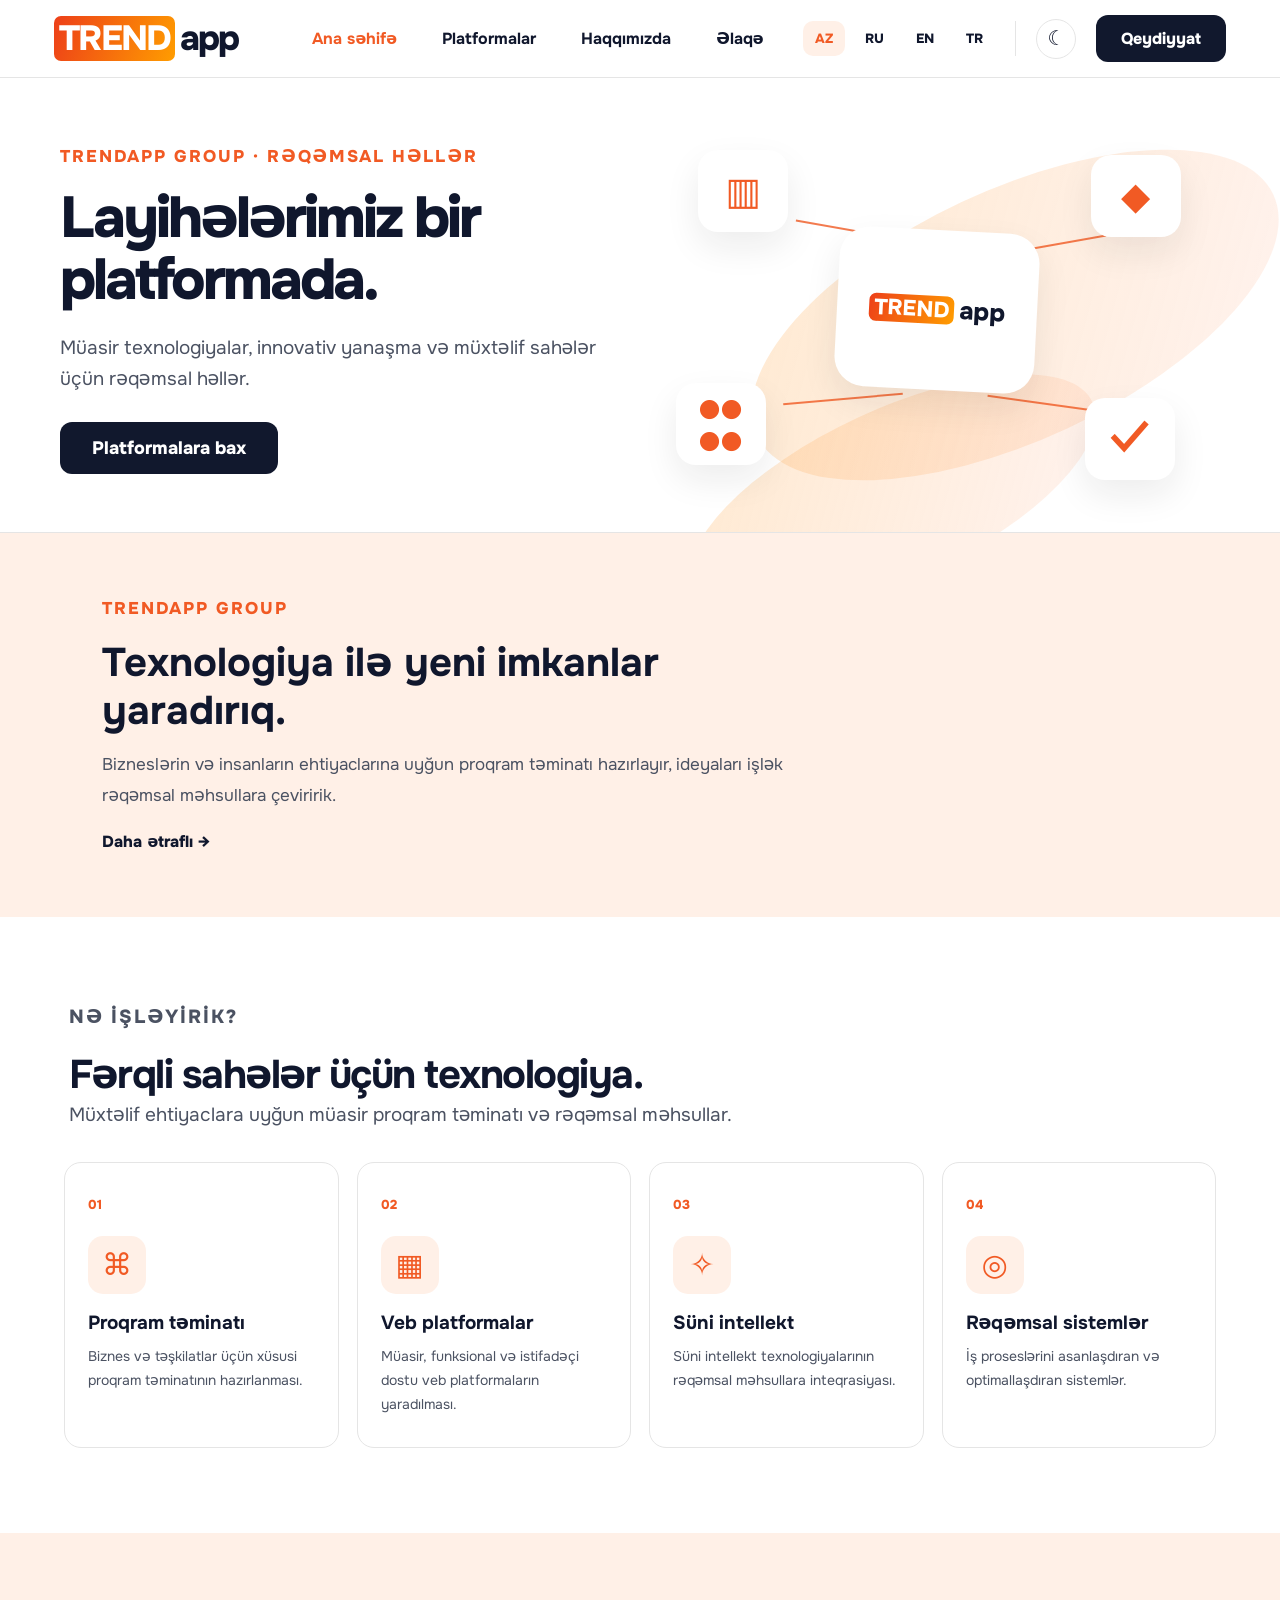
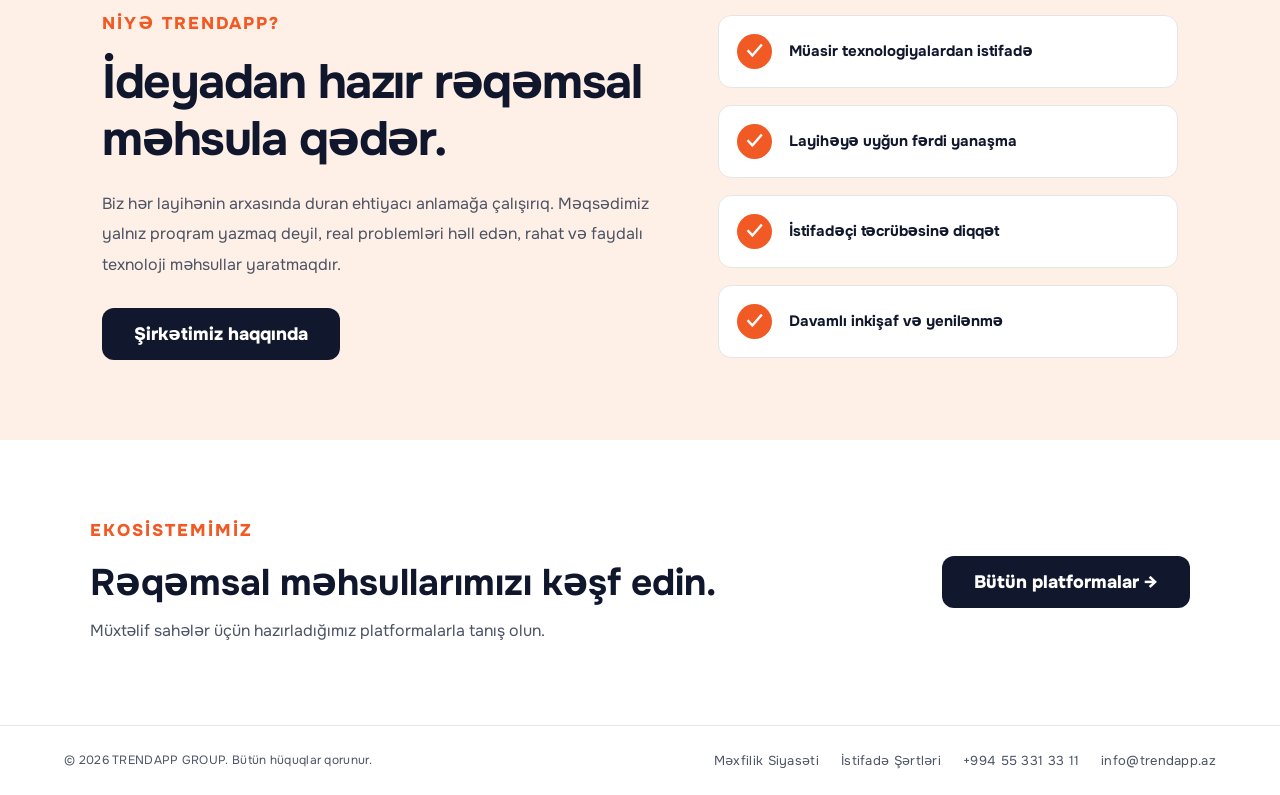
==== commit 36c15a7d: "Trendapp group" ====
--- a/index.html
+++ b/index.html
@@ -4,14 +4,30 @@
     <meta charset="UTF-8">
     <meta name="viewport" content="width=device-width, initial-scale=1.0">
 
-    <title>TrendApp — Rəqəmsal həllər</title>
-    <meta name="description" content="TrendApp — innovativ startap və İT layihəsi. Müasir, rahat və etibarlı rəqəmsal həllər.">
-
+    <title>TrendApp Group — Rəqəmsal həllər</title>
+    <meta name="description" content="TrendApp Group — müxtəlif sahələr üçün proqram təminatı, veb platformalar və rəqəmsal məhsullar hazırlayan texnologiya şirkəti.">
+
+    <meta property="og:type" content="website">
+    <meta property="og:title" content="TrendApp Group — Rəqəmsal həllər">
+    <meta property="og:description" content="Müasir texnologiyalar, innovativ yanaşma və müxtəlif sahələr üçün rəqəmsal həllər.">
+    <meta name="theme-color" content="#f15a24">
+    <link rel="icon" href="data:image/svg+xml,%3Csvg xmlns='http://www.w3.org/2000/svg' viewBox='0 0 64 64'%3E%3Crect width='64' height='64' rx='14' fill='%23f15a24'/%3E%3Ctext x='32' y='44' font-family='Arial' font-size='34' font-weight='800' fill='white' text-anchor='middle'%3ET%3C/text%3E%3C/svg%3E">
+
+    <link rel="preconnect" href="https://fonts.googleapis.com">
+    <link rel="preconnect" href="https://fonts.gstatic.com" crossorigin>
+    <link href="https://fonts.googleapis.com/css2?family=Onest:wght@400;500;600;700;800&display=swap" rel="stylesheet">
     <link rel="stylesheet" href="style.css">
-    <link href="https://fonts.googleapis.com/css2?family=Manrope:wght@400;500;600;700;800&display=swap" rel="stylesheet">
 </head>
 
 <body>
+<script>
+    // Apply the saved theme before the first paint (no light flash)
+    try {
+        if (localStorage.getItem("trendapp-theme") === "dark") {
+            document.body.classList.add("dark-theme");
+        }
+    } catch (error) {}
+</script>
 
 <header class="header">
     <a href="#home" class="logo" aria-label="TrendApp home">
@@ -23,24 +39,23 @@
         <a href="#platforms" data-i18n="navPlatforms">Platformalar</a>
         <a href="#about" data-i18n="navAbout">Haqqımızda</a>
         <a href="#contact" data-i18n="navContact">Əlaqə</a>
+        <a href="https://www.trendapp.az/signup" class="nav-register" data-i18n="contactButton">Qeydiyyat</a>
     </nav>
 
     <div class="header-right">
-        <div class="languages">
-            <button data-lang="az" class="active">AZ</button>
-            <button data-lang="ru">RU</button>
-            <button data-lang="en">EN</button>
-            <button data-lang="tr">TR</button>
+        <div class="languages" role="group" aria-label="Language">
+            <button type="button" data-lang="az" class="active" aria-pressed="true">AZ</button>
+            <button type="button" data-lang="ru" aria-pressed="false">RU</button>
+            <button type="button" data-lang="en" aria-pressed="false">EN</button>
+            <button type="button" data-lang="tr" aria-pressed="false">TR</button>
         </div>
 
         <button class="theme-toggle" id="theme-toggle" type="button" aria-label="Switch to dark theme">☾</button>
 
-        <a href="https://www.trendapp.az/signup" class="contact-button" data-i18n="contactButton">
-            Qeydiyyat
-        </a>
+        <a href="https://www.trendapp.az/signup" class="contact-button" data-i18n="contactButton">Qeydiyyat</a>
     </div>
 
-    <button class="menu-toggle" id="menu-toggle" type="button" aria-label="Open navigation">☰</button>
+    <button class="menu-toggle" id="menu-toggle" type="button" aria-label="Open navigation" aria-controls="nav" aria-expanded="false">☰</button>
 </header>
 
 <main>
@@ -52,20 +67,14 @@
             <div class="hero-content">
                 <p class="eyebrow" data-i18n="heroLabel">TRENDAPP GROUP · RƏQƏMSAL HƏLLƏR</p>
 
-                <h1 data-i18n="heroTitle">
-                    İnnovativ ideyalar. Rəqəmsal həllər.
-                </h1>
-
-                <p class="hero-description" data-i18n="heroText">
-                    TrendApp istifadəçilərə müasir, rahat və etibarlı rəqəmsal həllər təqdim edən innovativ startap və İT layihəsidir.
-                </p>
-
-                <a href="#platforms" class="primary-button" data-i18n="heroButton">
-                    Platformalara bax
-                </a>
-            </div>
-
-            <div class="hero-visual">
+                <h1 data-i18n="heroTitle">Layihələrimiz bir platformada.</h1>
+
+                <p class="hero-description" data-i18n="heroText">Müasir texnologiyalar, innovativ yanaşma və müxtəlif sahələr üçün rəqəmsal həllər.</p>
+
+                <a href="#platforms" class="primary-button" data-i18n="heroButton">Platformalara bax</a>
+            </div>
+
+            <div class="hero-visual" aria-hidden="true">
                 <div class="orange-orbit orbit-one"></div>
                 <div class="orange-orbit orbit-two"></div>
 
@@ -74,10 +83,10 @@
                 <div class="connection connection-three"></div>
                 <div class="connection connection-four"></div>
 
-                <div class="floating-icon icon-chart">▥</div>
-                <div class="floating-icon icon-cap">◆</div>
-                <div class="floating-icon icon-users">●●<br>●●</div>
-                <div class="floating-icon icon-check">✓</div>
+                <div class="floating-icon icon-chart" aria-hidden="true">▥</div>
+                <div class="floating-icon icon-cap" aria-hidden="true">◆</div>
+                <div class="floating-icon icon-users" aria-hidden="true">●●<br>●●</div>
+                <div class="floating-icon icon-check" aria-hidden="true">✓</div>
 
                 <div class="main-logo-card">
                     <span class="logo-trend">TREND</span><span class="logo-app">app</span>
@@ -88,13 +97,9 @@
         <section class="home-intro">
             <p class="eyebrow" data-i18n="introLabel">TRENDAPP GROUP</p>
 
-            <h2 data-i18n="introTitle">
-                Texnologiya ilə yeni imkanlar yaradırıq.
-            </h2>
-
-            <p data-i18n="introText">
-                Məqsədimiz istifadəçilərin ehtiyaclarına cavab verən rəqəmsal məhsul və xidmətlər yaratmaq, texnologiya sahəsində innovasiyaların inkişafına töhfə verməkdir.
-            </p>
+            <h2 data-i18n="introTitle">Texnologiya ilə yeni imkanlar yaradırıq.</h2>
+
+            <p data-i18n="introText">Bizneslərin və insanların ehtiyaclarına uyğun proqram təminatı hazırlayır, ideyaları işlək rəqəmsal məhsullara çeviririk.</p>
 
             <a href="#about" class="card-link" data-i18n="learnMore">Daha ətraflı →</a>
         </section>
@@ -104,58 +109,46 @@
             <div class="section-heading">
                 <p class="eyebrow" data-i18n="directionsLabel">NƏ İŞLƏYİRİK?</p>
 
-                <h2 data-i18n="directionsTitle">
-                    Rəqəmsal gələcək üçün innovativ yanaşma.
-                </h2>
-
-                <p data-i18n="directionsText">
-                    Müasir texnologiyalar əsasında rahat, etibarlı və faydalı rəqəmsal məhsul və xidmətlərin inkişafı.
-                </p>
+                <h2 data-i18n="directionsTitle">Fərqli sahələr üçün texnologiya.</h2>
+
+                <p data-i18n="directionsText">Müxtəlif ehtiyaclara uyğun müasir proqram təminatı və rəqəmsal məhsullar.</p>
             </div>
 
             <div class="directions-grid">
                 <article class="direction-card">
                     <span>01</span>
-                    <div class="direction-icon">⌘</div>
-
-                    <h3 data-i18n="direction1Title">Rəqəmsal məhsullar</h3>
-
-                    <p data-i18n="direction1Text">
-                        İstifadəçilərin ehtiyaclarına cavab verən müasir rəqəmsal məhsulların inkişafı.
-                    </p>
+                    <div class="direction-icon" aria-hidden="true">⌘</div>
+
+                    <h3 data-i18n="direction1Title">Proqram təminatı</h3>
+
+                    <p data-i18n="direction1Text">Biznes və təşkilatlar üçün xüsusi proqram təminatının hazırlanması.</p>
                 </article>
 
                 <article class="direction-card">
                     <span>02</span>
-                    <div class="direction-icon">▦</div>
-
-                    <h3 data-i18n="direction2Title">Proqram təminatı</h3>
-
-                    <p data-i18n="direction2Text">
-                        Rahat və etibarlı istifadə təcrübəsi təqdim edən proqram həlləri.
-                    </p>
+                    <div class="direction-icon" aria-hidden="true">▦</div>
+
+                    <h3 data-i18n="direction2Title">Veb platformalar</h3>
+
+                    <p data-i18n="direction2Text">Müasir, funksional və istifadəçi dostu veb platformaların yaradılması.</p>
                 </article>
 
                 <article class="direction-card">
                     <span>03</span>
-                    <div class="direction-icon">✧</div>
-
-                    <h3 data-i18n="direction3Title">İnnovativ texnologiyalar</h3>
-
-                    <p data-i18n="direction3Text">
-                        Texnologiya sahəsində yeni yanaşmaların və innovativ həllərin təşviqi.
-                    </p>
+                    <div class="direction-icon" aria-hidden="true">✧</div>
+
+                    <h3 data-i18n="direction3Title">Süni intellekt</h3>
+
+                    <p data-i18n="direction3Text">Süni intellekt texnologiyalarının rəqəmsal məhsullara inteqrasiyası.</p>
                 </article>
 
                 <article class="direction-card">
                     <span>04</span>
-                    <div class="direction-icon">◎</div>
-
-                    <h3 data-i18n="direction4Title">Rəqəmsal xidmətlər</h3>
-
-                    <p data-i18n="direction4Text">
-                        İstifadəçilərin gündəlik ehtiyaclarını asanlaşdıran rəqəmsal xidmətlər.
-                    </p>
+                    <div class="direction-icon" aria-hidden="true">◎</div>
+
+                    <h3 data-i18n="direction4Title">Rəqəmsal sistemlər</h3>
+
+                    <p data-i18n="direction4Text">İş proseslərini asanlaşdıran və optimallaşdıran sistemlər.</p>
                 </article>
             </div>
         </section>
@@ -165,24 +158,18 @@
             <div class="why-content">
                 <p class="eyebrow" data-i18n="whyLabel">NİYƏ TRENDAPP?</p>
 
-                <h2 data-i18n="whyTitle">
-                    İnnovasiyanı real həllərə çeviririk.
-                </h2>
-
-                <p data-i18n="whyText">
-                    TrendApp-in əsas məqsədi texnologiyanın imkanlarından istifadə edərək istifadəçilərə fayda verən həllər yaratmaqdır. Müasir yanaşma, rahat istifadə təcrübəsi və etibarlılıq layihələrimizin əsas prinsipləridir.
-                </p>
-
-                <a href="#about" class="primary-button" data-i18n="whyButton">
-                    Şirkətimiz haqqında
-                </a>
+                <h2 data-i18n="whyTitle">İdeyadan hazır rəqəmsal məhsula qədər.</h2>
+
+                <p data-i18n="whyText">Biz hər layihənin arxasında duran ehtiyacı anlamağa çalışırıq. Məqsədimiz yalnız proqram yazmaq deyil, real problemləri həll edən, rahat və faydalı texnoloji məhsullar yaratmaqdır.</p>
+
+                <a href="#about" class="primary-button" data-i18n="whyButton">Şirkətimiz haqqında</a>
             </div>
 
             <div class="why-points">
-                <div><span>✓</span><p data-i18n="why1">Müasir texnologiyalardan istifadə</p></div>
-                <div><span>✓</span><p data-i18n="why2">Layihəyə uyğun fərdi yanaşma</p></div>
-                <div><span>✓</span><p data-i18n="why3">İstifadəçi təcrübəsinə diqqət</p></div>
-                <div><span>✓</span><p data-i18n="why4">Davamlı inkişaf və yenilənmə</p></div>
+                <div><span aria-hidden="true">✓</span><p data-i18n="why1">Müasir texnologiyalardan istifadə</p></div>
+                <div><span aria-hidden="true">✓</span><p data-i18n="why2">Layihəyə uyğun fərdi yanaşma</p></div>
+                <div><span aria-hidden="true">✓</span><p data-i18n="why3">İstifadəçi təcrübəsinə diqqət</p></div>
+                <div><span aria-hidden="true">✓</span><p data-i18n="why4">Davamlı inkişaf və yenilənmə</p></div>
             </div>
         </section>
 
@@ -191,18 +178,12 @@
             <div>
                 <p class="eyebrow" data-i18n="previewLabel">EKOSİSTEMİMİZ</p>
 
-                <h2 data-i18n="previewTitle">
-                    Rəqəmsal məhsullarımızı kəşf edin.
-                </h2>
-
-                <p data-i18n="previewText">
-                    Müxtəlif sahələr üçün hazırladığımız platformalarla tanış olun.
-                </p>
-            </div>
-
-            <a href="#platforms" class="primary-button" data-i18n="previewButton">
-                Bütün platformalar →
-            </a>
+                <h2 data-i18n="previewTitle">Rəqəmsal məhsullarımızı kəşf edin.</h2>
+
+                <p data-i18n="previewText">Müxtəlif sahələr üçün hazırladığımız platformalarla tanış olun.</p>
+            </div>
+
+            <a href="#platforms" class="primary-button" data-i18n="previewButton">Bütün platformalar →</a>
         </section>
 
     </section>
@@ -215,9 +196,7 @@
 
             <h1 data-i18n="platformTitle">Rəqəmsal platformalarımız</h1>
 
-            <p data-i18n="platformSubtitle">
-                Fərqli ehtiyaclar və sahələr üçün hazırlanmış texnoloji həllər.
-            </p>
+            <p data-i18n="platformSubtitle">Fərqli ehtiyaclar və sahələr üçün hazırlanmış texnoloji həllər.</p>
         </div>
 
         <div class="platform-grid">
@@ -227,18 +206,16 @@
                 <span class="status" data-i18n="activePlatform">AKTİV PLATFORMA</span>
 
                 <div class="platform-info">
-                    <div class="platform-icon chart-icon">▥</div>
+                    <div class="platform-icon chart-icon" aria-hidden="true">▥</div>
 
                     <div>
                         <h3>TrendApp</h3>
 
-                        <p data-i18n="trendShort">
-                            Müasir və etibarlı rəqəmsal həllərin inkişafına yönəlmiş innovativ İT layihəsi.
-                        </p>
+                        <p data-i18n="trendShort">Kompetensiya, koqnitiv qabiliyyət və dil qiymətləndirmə platforması.</p>
                     </div>
                 </div>
 
-                <div class="dashboard">
+                <div class="dashboard" aria-hidden="true">
                     <div class="dashboard-sidebar">
                         <i></i><i></i><i></i><i></i>
                     </div>
@@ -260,18 +237,16 @@
             <!-- UPCOMING PLATFORM -->
             <article class="platform-card coming-card">
                 <div class="platform-info">
-                    <div class="platform-icon layers-icon">◇</div>
+                    <div class="platform-icon layers-icon" aria-hidden="true">◇</div>
 
                     <div>
                         <h3 data-i18n="newPlatform">Yeni platforma</h3>
 
-                        <p data-i18n="newPlatformText">
-                            Yeni rəqəmsal layihəmiz üzərində işləyirik.
-                        </p>
+                        <p data-i18n="newPlatformText">Yeni rəqəmsal layihəmiz üzərində işləyirik.</p>
                     </div>
                 </div>
 
-                <div class="layers-art">
+                <div class="layers-art" aria-hidden="true">
                     <div></div><div></div><div></div>
                 </div>
 
@@ -283,17 +258,11 @@
         <div class="platform-description">
             <p class="eyebrow">TRENDAPP</p>
 
-            <h2 data-i18n="trendTitle">
-                Texnologiya ilə yeni imkanlar.
-            </h2>
-
-            <p data-i18n="trendDescription">
-                TrendApp innovativ startap və İT layihəsidir. Layihənin məqsədi istifadəçilərə müasir, rahat və etibarlı rəqəmsal həllər təqdim etmək, texnologiya sahəsində innovativ məhsul və xidmətlərin inkişafına töhfə verməkdir.
-            </p>
-
-            <a href="https://www.trendapp.az/" target="_blank" rel="noopener" class="primary-button" data-i18n="visitTrend">
-                TrendApp platformasına daxil ol
-            </a>
+            <h2 data-i18n="trendTitle">İnsan potensialını ölçmək üçün texnologiya.</h2>
+
+            <p data-i18n="trendDescription">TrendApp namizədlərin və əməkdaşların peşəkar uyğunluğunu daha obyektiv qiymətləndirmək üçün hazırlanmış rəqəmsal platformadır. Sistem kompetensiya qiymətləndirməsi, koqnitiv qabiliyyət testləri və dil bacarıqlarının yoxlanılmasını bir məkanda birləşdirir. Kamera nəzarətli testlər və süni intellekt dəstəyi ilə hazırlanmış hesabatlar istifadəçilərə və şirkətlərə daha əsaslandırılmış qərarlar verməyə kömək edir.</p>
+
+            <a href="https://www.trendapp.az/" target="_blank" rel="noopener" class="primary-button" data-i18n="visitTrend">TrendApp platformasına daxil ol</a>
         </div>
 
     </section>
@@ -306,28 +275,18 @@
 
             <h1 data-i18n="aboutTitle">Biz kimik?</h1>
 
-            <p data-i18n="aboutSubtitle">
-                İstifadəçilər üçün müasir və etibarlı rəqəmsal həllər yaradan innovativ İT layihəsi.
-            </p>
+            <p data-i18n="aboutSubtitle">İdeyaları rəqəmsal məhsullara çevirən gənc texnologiya şirkəti.</p>
         </div>
 
         <div class="about-content">
             <div class="about-main">
-                <h2 data-i18n="aboutHeading">
-                    İdeyaları faydalı rəqəmsal həllərə çeviririk.
-                </h2>
-
-                <p data-i18n="aboutText1">
-                    TrendApp innovativ startap və İT layihəsidir. Layihənin məqsədi istifadəçilərə müasir, rahat və etibarlı rəqəmsal həllər təqdim etməkdir.
-                </p>
-
-                <p data-i18n="aboutText2">
-                    Biz texnologiya sahəsində innovativ məhsul və xidmətlərin inkişafına töhfə verməyi hədəfləyirik. İstifadəçi ehtiyaclarını, rahatlığı və etibarlılığı əsas götürərək rəqəmsal imkanların inkişafı üzərində çalışırıq.
-                </p>
-
-                <p data-i18n="aboutText3">
-                    Bizim üçün texnologiya yeni imkanlar yaratmaq və real ehtiyaclara cavab vermək vasitəsidir. Buna görə də hər bir həllin faydalı, istifadəsi rahat və etibarlı olmasına önəm veririk.
-                </p>
+                <h2 data-i18n="aboutHeading">Gələcəyin rəqəmsal həllərini bu gündən yaradırıq.</h2>
+
+                <p data-i18n="aboutText1">TrendApp müxtəlif sahələr üçün proqram təminatı və rəqəmsal məhsullar hazırlayan gənc texnologiya şirkətidir. Məqsədimiz real ehtiyacları anlamaq, innovativ ideyaları işlək texnoloji həllərə çevirmək və istifadəçilərin gündəlik işini asanlaşdırmaqdır.</p>
+
+                <p data-i18n="aboutText2">Biz hər layihəyə fərdi yanaşırıq. Biznes, təhsil, insan resursları və digər sahələr üçün müasir veb platformalar, idarəetmə sistemləri və xüsusi proqram təminatı üzərində işləyirik.</p>
+
+                <p data-i18n="aboutText3">Bizim üçün texnologiya sadəcə kod deyil. O, problemləri həll etmək, prosesləri optimallaşdırmaq və yeni imkanlar yaratmaq vasitəsidir. Buna görə də dizayn, funksionallıq, təhlükəsizlik və istifadə rahatlığını hər layihənin əsas hissəsi hesab edirik.</p>
             </div>
 
             <div class="about-values">
@@ -361,63 +320,58 @@
 
             <h1 data-i18n="contactTitle">Gəlin birlikdə işləyək.</h1>
 
-            <p data-i18n="contactSubtitle">
-                Sualınız, layihə ideyanız və ya əməkdaşlıq təklifiniz var?
-                Bizimlə əlaqə saxlayın.
-            </p>
+            <p data-i18n="contactSubtitle">Sualınız, layihə ideyanız və ya əməkdaşlıq təklifiniz var? Bizimlə əlaqə saxlayın.</p>
         </div>
 
         <div class="contact-grid">
-            <a href="mailto:info@trendapp.az" class="contact-item">
-                <span>✉</span>
-
-                <div>
-                    <h3 data-i18n="generalEmail">Ümumi müraciətlər</h3>
-                    <p>info@trendapp.az</p>
-                </div>
+            <a href="tel:+994553313311" class="contact-card contact-card--accent">
+                <span class="contact-icon" aria-hidden="true">☎</span>
+                <h3 data-i18n="phoneLabel">Telefon</h3>
+                <p class="contact-hint" data-i18n="phoneHint">Sualınız var? Birbaşa zəng edin.</p>
+                <span class="contact-value">+994 55 331 33 11</span>
             </a>
 
-            <a href="mailto:tanisupport@gmail.com" class="contact-item">
-                <span>✉</span>
-
-                <div>
-                    <h3 data-i18n="supportEmail">Tani / TestEva dəstəyi</h3>
-                    <p>tanisupport@gmail.com</p>
-                </div>
+            <a href="mailto:info@trendapp.az" class="contact-card">
+                <span class="contact-icon" aria-hidden="true">✉</span>
+                <h3 data-i18n="supportEmail">Dəstək</h3>
+                <p class="contact-hint" data-i18n="supportHint">Platforma ilə bağlı suallar və texniki problemlər.</p>
+                <span class="contact-value">info@trendapp.az</span>
             </a>
 
-            <a href="mailto:info@trendapp.az" class="contact-item">
-                <span>✉</span>
-
-                <div>
-                    <h3 data-i18n="businessEmail">Əməkdaşlıq və layihələr</h3>
-                    <p>info@trendapp.az</p>
-                </div>
+            <a href="mailto:trendapp2026@gmail.com" class="contact-card">
+                <span class="contact-icon" aria-hidden="true">✦</span>
+                <h3 data-i18n="offersEmail">Təkliflər və əməkdaşlıq</h3>
+                <p class="contact-hint" data-i18n="offersHint">Layihə ideyaları, tərəfdaşlıq və biznes təklifləri.</p>
+                <span class="contact-value">trendapp2026@gmail.com</span>
             </a>
         </div>
 
         <div class="contact-note">
-            <h2 data-i18n="contactNoteTitle">Yeni ideyanız var?</h2>
-
-            <p data-i18n="contactNoteText">
-                Layihəniz haqqında bizə yazın. İdeyanızı müzakirə etmək və uyğun
-                texnoloji həll tapmaqdan məmnun olarıq.
-            </p>
+            <div>
+                <h2 data-i18n="contactNoteTitle">Yeni ideyanız var?</h2>
+
+                <p data-i18n="contactNoteText">Layihəniz haqqında bizə yazın. İdeyanızı müzakirə etmək və uyğun texnoloji həll tapmaqdan məmnun olarıq.</p>
+            </div>
+
+            <div class="contact-note-actions">
+                <a href="mailto:trendapp2026@gmail.com" class="primary-button" data-i18n="noteButton">Təklif göndər</a>
+                <a href="tel:+994553313311" class="secondary-button" data-i18n="callButton">Zəng et</a>
+            </div>
         </div>
 
     </section>
 
 </main>
-
 
 
 <footer class="footer">
     <div class="footer-bottom">
-        <span>© <span id="year"></span> TRENDAPP</span>
+        <span>© <span id="year"></span> TRENDAPP GROUP. <span data-i18n="copyright">Bütün hüquqlar qorunur.</span></span>
 
         <div class="footer-legal">
-            <a href="privacy.html">Privacy Policy</a>
-            <a href="terms.html">Terms of Use</a>
+            <a href="privacy.html" data-i18n="privacyLink">Məxfilik Siyasəti</a>
+            <a href="terms.html" data-i18n="termsLink">İstifadə Şərtləri</a>
+            <a href="tel:+994553313311">+994 55 331 33 11</a>
             <a href="mailto:info@trendapp.az">info@trendapp.az</a>
         </div>
     </div>
--- a/style.css
+++ b/style.css
@@ -30,7 +30,7 @@
     scroll-behavior: smooth;
 }
 body {
-    font-family: 'Manrope', sans-serif;
+    font-family: 'Onest', system-ui, -apple-system, 'Segoe UI', Arial, sans-serif;
     background: var(--bg);
     color: var(--text);
     transition: background .3s, color .3s;
@@ -84,6 +84,12 @@
 }
 .nav a:hover {
     color: var(--orange);
+}
+.nav a.active-link {
+    color: var(--orange);
+}
+.nav-register {
+    display: none;
 }
 .header-right {
     display: flex;
@@ -267,8 +273,11 @@
 }
 .platform-grid {
     display: grid;
-    grid-template-columns: repeat(3, 1fr);
+    grid-template-columns: repeat(2, minmax(0, 1fr));
     gap: 20px;
+    max-width: 1000px;
+    margin: 0 auto;
+    align-items: stretch;
 }
 .platform-card {
     min-height: 345px;
@@ -461,20 +470,6 @@
     color: var(--muted);
     max-width: 650px;
     line-height: 1.7;
-}
-footer {
-    padding: 30px 5%;
-    display: flex;
-    justify-content: space-between;
-    align-items: center;
-    border-top: 1px solid var(--border);
-}
-footer .logo {
-    font-size: 25px;
-}
-footer p {
-    color: var(--muted);
-    font-size: 13px;
 }
 /* RESPONSIVE */
 @media (max-width: 950px) {
@@ -500,6 +495,16 @@
         border-bottom: 1px solid var(--border);
     }
     .nav.open { display: flex; }
+    .nav .nav-register {
+        display: block;
+        margin-top: 6px;
+        padding: 13px 18px;
+        border-radius: 12px;
+        background: var(--orange);
+        color: #fff;
+        text-align: center;
+    }
+    .nav .nav-register:hover { color: #fff; }
     .header-right { margin-left: auto; margin-right: 12px; }
     .languages { gap: 0; padding-right: 8px; }
     .languages button { padding: 7px; font-size: 12px; }
@@ -517,15 +522,9 @@
     .platforms { padding: 30px 5%; }
     .section-heading h2 { font-size: 32px; }
     .section-heading p { font-size: 15px; }
-    .platform-grid { grid-template-columns: 1fr; }
     .platform-card { min-height: 330px; padding: 28px 22px; }
     .about { padding: 45px 7%; }
     .about h2 { font-size: 30px; }
-    footer {
-        gap: 15px;
-        flex-direction: column;
-        text-align: center;
-    }
 }
 @media (max-width: 380px) {
     .logo { font-size: 23px; }
@@ -651,48 +650,104 @@
 /* CONTACT */
 .contact-grid {
     display: grid;
-    grid-template-columns: repeat(3, 1fr);
-    gap: 18px;
-    padding: 10px 7% 45px;
-}
-.contact-item {
-    display: flex;
-    align-items: center;
-    gap: 16px;
-    padding: 23px;
-    border: 1px solid var(--border);
-    border-radius: 15px;
+    grid-template-columns: repeat(3, minmax(0, 1fr));
+    gap: 20px;
+    padding: 10px 7% 40px;
+}
+.contact-card {
+    position: relative;
+    display: flex;
+    flex-direction: column;
+    gap: 8px;
+    padding: 30px 28px 28px;
+    border: 1.5px solid var(--border);
+    border-radius: 18px;
     background: var(--surface);
-    transition: .25s;
-}
-.contact-item:hover {
+    transition: transform .25s ease, box-shadow .25s ease, border-color .25s ease;
+}
+.contact-card::after {
+    content: "→";
+    position: absolute;
+    top: 28px;
+    right: 28px;
+    color: var(--muted);
+    font-size: 20px;
+    transition: transform .25s ease, color .25s ease;
+}
+.contact-card:hover,
+.contact-card:focus-visible {
     transform: translateY(-5px);
     border-color: var(--orange);
     box-shadow: var(--shadow);
 }
-.contact-item > span {
-    width: 55px;
-    height: 55px;
+.contact-card:hover::after,
+.contact-card:focus-visible::after {
+    color: var(--orange);
+    transform: translateX(4px);
+}
+.contact-icon {
+    width: 52px;
+    height: 52px;
     display: grid;
     place-items: center;
+    margin-bottom: 14px;
     background: var(--orange-light);
     color: var(--orange);
     border-radius: 14px;
-    font-size: 25px;
-}
-.contact-item h3 {
+    font-size: 24px;
+}
+.contact-card h3 {
+    font-size: 19px;
+}
+.contact-hint {
+    color: var(--muted);
+    font-size: 14px;
+    line-height: 1.55;
+    flex-grow: 1;
+}
+.contact-value {
+    margin-top: 14px;
+    padding-top: 16px;
+    border-top: 1px solid var(--border);
+    font-weight: 800;
     font-size: 17px;
-    margin-bottom: 5px;
-}
-.contact-item p {
-    color: var(--muted);
     overflow-wrap: anywhere;
+}
+.contact-card--accent {
+    background: var(--orange);
+    border-color: var(--orange);
+    color: #fff;
+}
+.contact-card--accent .contact-icon {
+    background: rgba(255, 255, 255, .2);
+    color: #fff;
+}
+.contact-card--accent .contact-hint,
+.contact-card--accent::after {
+    color: rgba(255, 255, 255, .85);
+}
+.contact-card--accent .contact-value {
+    border-top-color: rgba(255, 255, 255, .3);
+    font-size: 21px;
+    letter-spacing: .3px;
+}
+.contact-card--accent:hover::after,
+.contact-card--accent:focus-visible::after {
+    color: #fff;
+}
+.contact-card--accent:hover,
+.contact-card--accent:focus-visible {
+    border-color: var(--orange);
 }
 .contact-note {
     margin: 0 7% 70px;
-    padding: 35px;
+    padding: 38px 40px;
     border-radius: 18px;
     background: var(--orange-light);
+    display: flex;
+    align-items: center;
+    justify-content: space-between;
+    gap: 30px;
 }
 .contact-note h2 {
     font-size: 30px;
@@ -701,7 +756,40 @@
 .contact-note p {
     color: var(--muted);
     line-height: 1.8;
-    max-width: 700px;
+    max-width: 620px;
+}
+.contact-note-actions {
+    display: flex;
+    flex-wrap: wrap;
+    gap: 12px;
+    flex-shrink: 0;
+}
+.contact-note-actions .primary-button {
+    font-size: 16px;
+    padding: 13px 24px;
+}
+.secondary-button {
+    display: inline-block;
+    padding: 12px 24px;
+    border: 1.5px solid var(--text);
+    border-radius: 12px;
+    font-weight: 800;
+    transition: .25s;
+}
+.secondary-button:hover {
+    border-color: var(--orange);
+    color: var(--orange);
+    transform: translateY(-2px);
+}
+@media (max-width: 950px) {
+    .contact-grid {
+        grid-template-columns: 1fr;
+        max-width: 560px;
+    }
+    .contact-note {
+        flex-direction: column;
+        align-items: flex-start;
+    }
 }
 /* RESPONSIVE NEW PAGES */
 @media (max-width: 700px) {
@@ -726,7 +814,6 @@
         font-size: 28px;
     }
     .contact-grid {
-        grid-template-columns: 1fr;
         padding: 10px 6% 35px;
     }
     .contact-note {
@@ -893,143 +980,7 @@
         font-size: 30px;
     }
 }
-/* Registration button */
-.register-button {
-    border: 1px solid #c6e75a;
-    background: transparent;
-    color: inherit;
-    padding: 10px 18px;
-    border-radius: 7px;
-    font-weight: 700;
-    cursor: pointer;
-    transition: 0.2s;
-}
-.register-button:hover {
-    background: #c6e75a;
-    color: #102d2b;
-}
-/* Registration window */
-.auth-overlay {
-    position: fixed;
-    inset: 0;
-    background: rgba(8, 20, 18, 0.72);
-    backdrop-filter: blur(7px);
-    display: none;
-    align-items: center;
-    justify-content: center;
-    padding: 20px;
-    z-index: 9999;
-}
-.auth-overlay.open {
-    display: flex;
-}
-.auth-modal {
-    position: relative;
-    background: #f0ede4;
-    color: #102d2b;
-    width: 100%;
-    max-width: 440px;
-    max-height: 90vh;
-    overflow-y: auto;
-    padding: 38px;
-    border-radius: 14px;
-    box-shadow: 0 20px 70px rgba(0,0,0,0.25);
-}
-.auth-close {
-    position: absolute;
-    top: 15px;
-    right: 18px;
-    border: 0;
-    background: none;
-    font-size: 28px;
-    cursor: pointer;
-    color: #102d2b;
-}
-.auth-logo {
-    font-size: 25px;
-    font-weight: 800;
-    margin-bottom: 22px;
-}
-.auth-label {
-    font-size: 10px;
-    letter-spacing: 2px;
-    color: #788778;
-    font-weight: 700;
-}
-.auth-modal h2 {
-    font-size: 27px;
-    margin: 10px 0;
-}
-.auth-description {
-    color: #68756b;
-    font-size: 13px;
-    line-height: 1.6;
-    margin-bottom: 25px;
-}
-.auth-modal form > label:not(.auth-consent) {
-    display: block;
-    font-size: 12px;
-    font-weight: 700;
-    margin: 14px 0 7px;
-}
-.auth-modal form > input {
-    box-sizing: border-box;
-    width: 100%;
-    padding: 13px;
-    border: 1px solid #d5d9cf;
-    border-radius: 7px;
-    background: #fff;
-    color: #102d2b;
-    outline: none;
-}
-.auth-modal form > input:focus {
-    border-color: #91ad45;
-}
-.auth-consent {
-    display: flex;
-    align-items: flex-start;
-    gap: 9px;
-    font-size: 11px;
-    color: #68756b;
-    margin: 18px 0;
-}
-.auth-consent input {
-    margin-top: 2px;
-}
-.auth-submit {
-    width: 100%;
-    padding: 14px;
-    background: #102d2b;
-    color: white;
-    border: 0;
-    border-radius: 7px;
-    font-weight: 700;
-    cursor: pointer;
-}
-.auth-submit:hover {
-    background: #254b43;
-}
-.auth-message {
-    font-size: 12px;
-    line-height: 1.5;
-    margin-top: 14px;
-}
-@media (max-width: 480px) {
-    .auth-modal {
-        padding: 28px 22px;
-    }
-    .register-button {
-        padding: 8px 11px;
-        font-size: 12px;
-    }
-}
-/* POLISHED LAYOUT AND LIGHT ANIMATIONS */
-.platform-grid {
-    grid-template-columns: repeat(2, minmax(0, 1fr));
-    max-width: 1000px;
-    margin: 0 auto;
-    align-items: stretch;
-}
+/* LIGHT ANIMATIONS */
 .platform-card {
     min-height: 360px;
 }
@@ -1063,7 +1014,7 @@
     transform: rotate(0) translateY(-5px);
     box-shadow: 0 22px 45px rgba(30, 30, 30, .13);
 }
-.platform-card, .direction-card, .contact-item {
+.platform-card, .direction-card {
     transition: transform .25s ease, box-shadow .25s ease, border-color .25s ease;
 }
 .platform-card:hover, .direction-card:hover {
@@ -1087,9 +1038,10 @@
     opacity: 1;
     transform: translateY(0);
 }
-.direction-card:nth-child(2), .why-points > div:nth-child(2) { transition-delay: .08s; }
-.direction-card:nth-child(3), .why-points > div:nth-child(3) { transition-delay: .16s; }
-.direction-card:nth-child(4), .why-points > div:nth-child(4) { transition-delay: .24s; }
+/* Stagger only while revealing; JS removes .reveal-item afterwards so hover stays instant */
+.reveal-item:nth-child(2) { transition-delay: .08s; }
+.reveal-item:nth-child(3) { transition-delay: .16s; }
+.reveal-item:nth-child(4) { transition-delay: .24s; }
 @keyframes riseIn {
     from { opacity: 0; transform: translateY(18px); }
     to { opacity: 1; transform: translateY(0); }
@@ -1128,105 +1080,42 @@
     .reveal-item { opacity: 1; transform: none; }
 }
 
-/* UPDATED FOOTER — WHITE & ORANGE */
-
+/* FOOTER */
 .footer {
-  background: #ffffff;
-  color: #10172d;
-  padding: 38px 5% 22px;
-  border-top: 1px solid #eaeaea;
-}
-
-.footer-main {
-  display: flex;
-  justify-content: space-between;
-  align-items: center;
-  flex-wrap: wrap;
-  gap: 25px;
-  padding-bottom: 30px;
-}
-
-.footer-brand {
-  color: #10172d;
-}
-
-.footer-contact a,
+    background: var(--bg);
+    color: var(--text);
+    padding: 26px 5%;
+    border-top: 1px solid var(--border);
+}
+.footer-bottom {
+    display: flex;
+    justify-content: space-between;
+    align-items: center;
+    flex-wrap: wrap;
+    gap: 15px;
+    color: var(--muted);
+    font-size: 12px;
+    letter-spacing: .3px;
+}
+.footer-legal {
+    display: flex;
+    flex-wrap: wrap;
+    gap: 22px;
+}
 .footer-legal a {
-  color: #555b68;
-  text-decoration: none;
-  font-size: 14px;
-  transition: color .2s;
-}
-
-.footer-contact a:hover,
+    color: var(--muted);
+    font-size: 13px;
+    transition: color .2s ease;
+}
 .footer-legal a:hover {
-  color: #f15a24;
-}
-
-.footer-legal {
-  display: flex;
-  align-items: center;
-  gap: 25px;
-}
-
-.footer-bottom {
-  border-top: 1px solid #eaeaea;
-  padding-top: 20px;
-  display: flex;
-  justify-content: space-between;
-  flex-wrap: wrap;
-  gap: 15px;
-  color: #858995;
-  font-size: 11px;
-  letter-spacing: .4px;
-}
-
+    color: var(--orange);
+}
 @media (max-width: 650px) {
-  .footer-main {
-    align-items: flex-start;
-    flex-direction: column;
-  }
-
-  .footer-legal {
-    flex-wrap: wrap;
-    gap: 18px;
-  }
-
-  .footer-bottom {
-    flex-direction: column;
-    gap: 10px;
-  }
-}
-/* FOOTER LEGAL LINKS */
-
-.footer-legal {
-    display: flex;
-    flex-wrap: wrap;
-    gap: 25px;
-    padding: 22px 0;
-    border-top: 1px solid var(--border);
-    border-bottom: 1px solid var(--border);
-}
-
-.footer-legal a {
-    color: var(--muted);
-    text-decoration: none;
-    font-size: 13px;
-    transition: color 0.2s ease;
-}
-
-.footer-legal a:hover {
-    color: var(--orange);
-}
-
-.footer-brand .brand-name {
-    font-size: 19px;
-}
-
-@media (max-width: 600px) {
+    .footer-bottom {
+        flex-direction: column;
+        align-items: flex-start;
+    }
     .footer-legal {
-        flex-direction: column;
-        gap: 14px;
-    }
-}
-
+        gap: 14px 18px;
+    }
+}
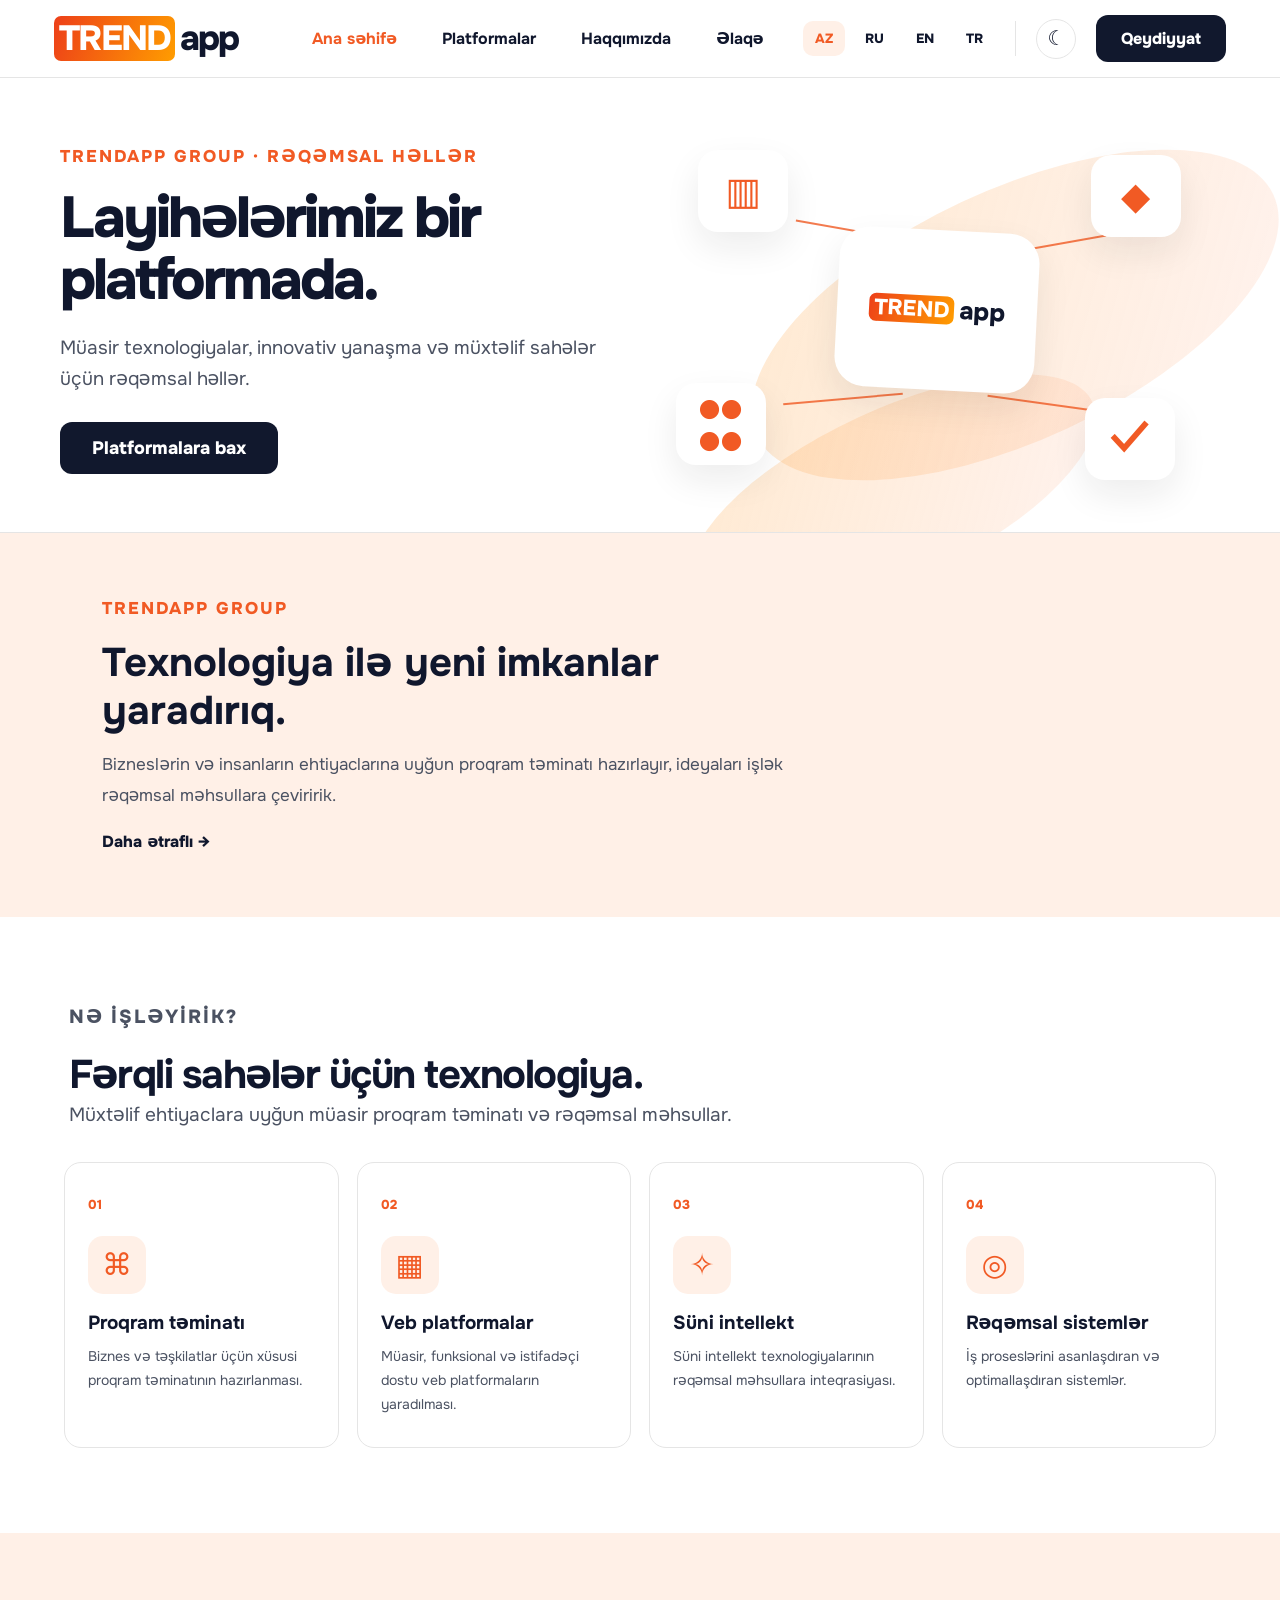
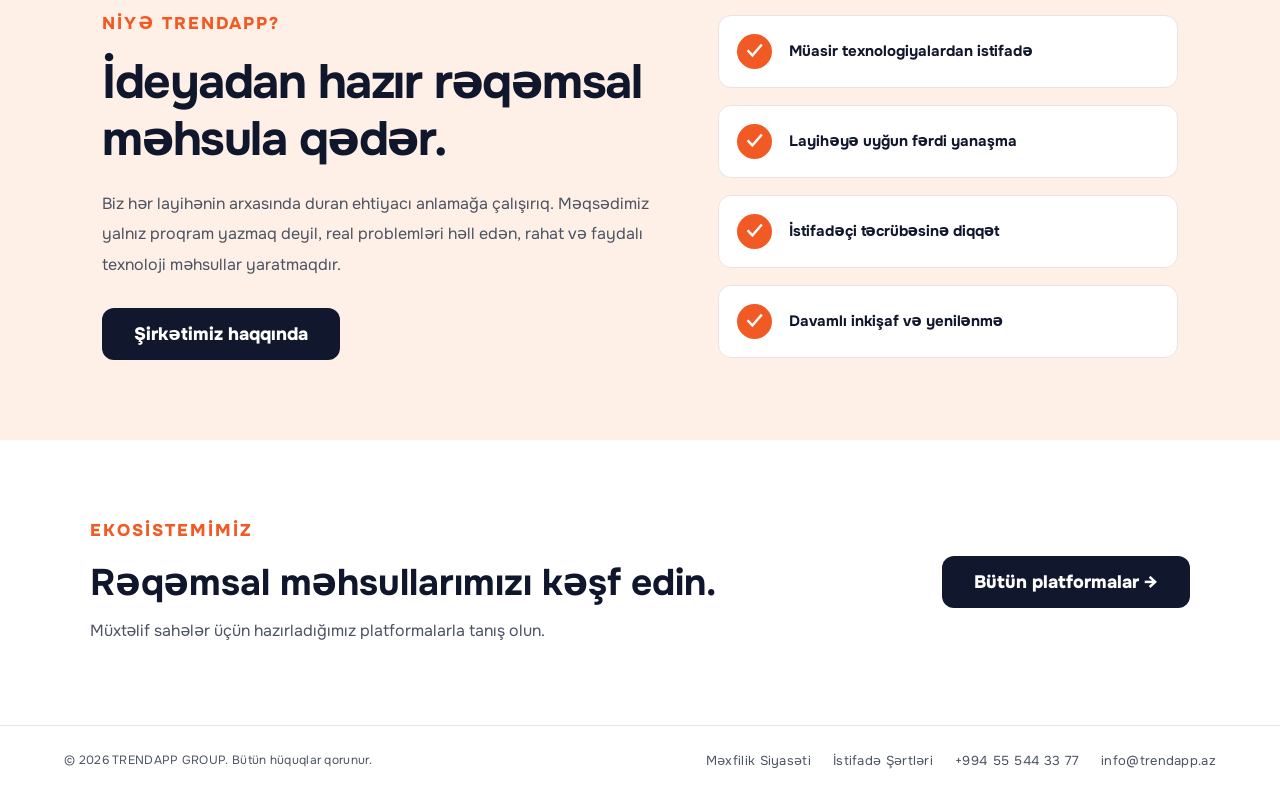
==== commit 9f621691: "Update contact phone number to 055 544 33 77 Co-Authored-By: Claude Opus 5.5 <noreply@anthropic.com>" ====
--- a/index.html
+++ b/index.html
@@ -324,11 +324,11 @@
         </div>
 
         <div class="contact-grid">
-            <a href="tel:+994553313311" class="contact-card contact-card--accent">
+            <a href="tel:+994555443377" class="contact-card contact-card--accent">
                 <span class="contact-icon" aria-hidden="true">☎</span>
                 <h3 data-i18n="phoneLabel">Telefon</h3>
                 <p class="contact-hint" data-i18n="phoneHint">Sualınız var? Birbaşa zəng edin.</p>
-                <span class="contact-value">+994 55 331 33 11</span>
+                <span class="contact-value">+994 55 544 33 77</span>
             </a>
 
             <a href="mailto:info@trendapp.az" class="contact-card">
@@ -355,7 +355,7 @@
 
             <div class="contact-note-actions">
                 <a href="mailto:trendapp2026@gmail.com" class="primary-button" data-i18n="noteButton">Təklif göndər</a>
-                <a href="tel:+994553313311" class="secondary-button" data-i18n="callButton">Zəng et</a>
+                <a href="tel:+994555443377" class="secondary-button" data-i18n="callButton">Zəng et</a>
             </div>
         </div>
 
@@ -371,7 +371,7 @@
         <div class="footer-legal">
             <a href="privacy.html" data-i18n="privacyLink">Məxfilik Siyasəti</a>
             <a href="terms.html" data-i18n="termsLink">İstifadə Şərtləri</a>
-            <a href="tel:+994553313311">+994 55 331 33 11</a>
+            <a href="tel:+994555443377">+994 55 544 33 77</a>
             <a href="mailto:info@trendapp.az">info@trendapp.az</a>
         </div>
     </div>
--- a/style.css
+++ b/style.css
@@ -526,12 +526,24 @@
     .about { padding: 45px 7%; }
     .about h2 { font-size: 30px; }
 }
-@media (max-width: 380px) {
-    .logo { font-size: 23px; }
-    .header-right { gap: 5px; }
-    .languages button { padding: 6px; }
+@media (max-width: 400px) {
+    .header { padding: 0 12px; }
+    .logo { font-size: 23px; flex-shrink: 0; }
+    .header-right { gap: 4px; margin-right: 6px; min-width: 0; }
+    .languages { padding-right: 4px; }
+    .languages button { padding: 6px 5px; font-size: 11px; }
+    .theme-toggle { width: 36px; height: 36px; font-size: 18px; flex-shrink: 0; }
+    .menu-toggle { flex-shrink: 0; padding: 0 2px; }
     .hero h1 { font-size: 37px; }
 }
+@media (max-width: 340px) {
+    .logo { font-size: 20px; }
+    .languages button { padding: 5px 3px; }
+}
+/* Never let the page scroll sideways on phones */
+html, body { overflow-x: clip; }
+/* Make taps on buttons instant and reliable on touch screens */
+button, a { touch-action: manipulation; }
 /* PAGE NAVIGATION */
 .page {
     display: none;
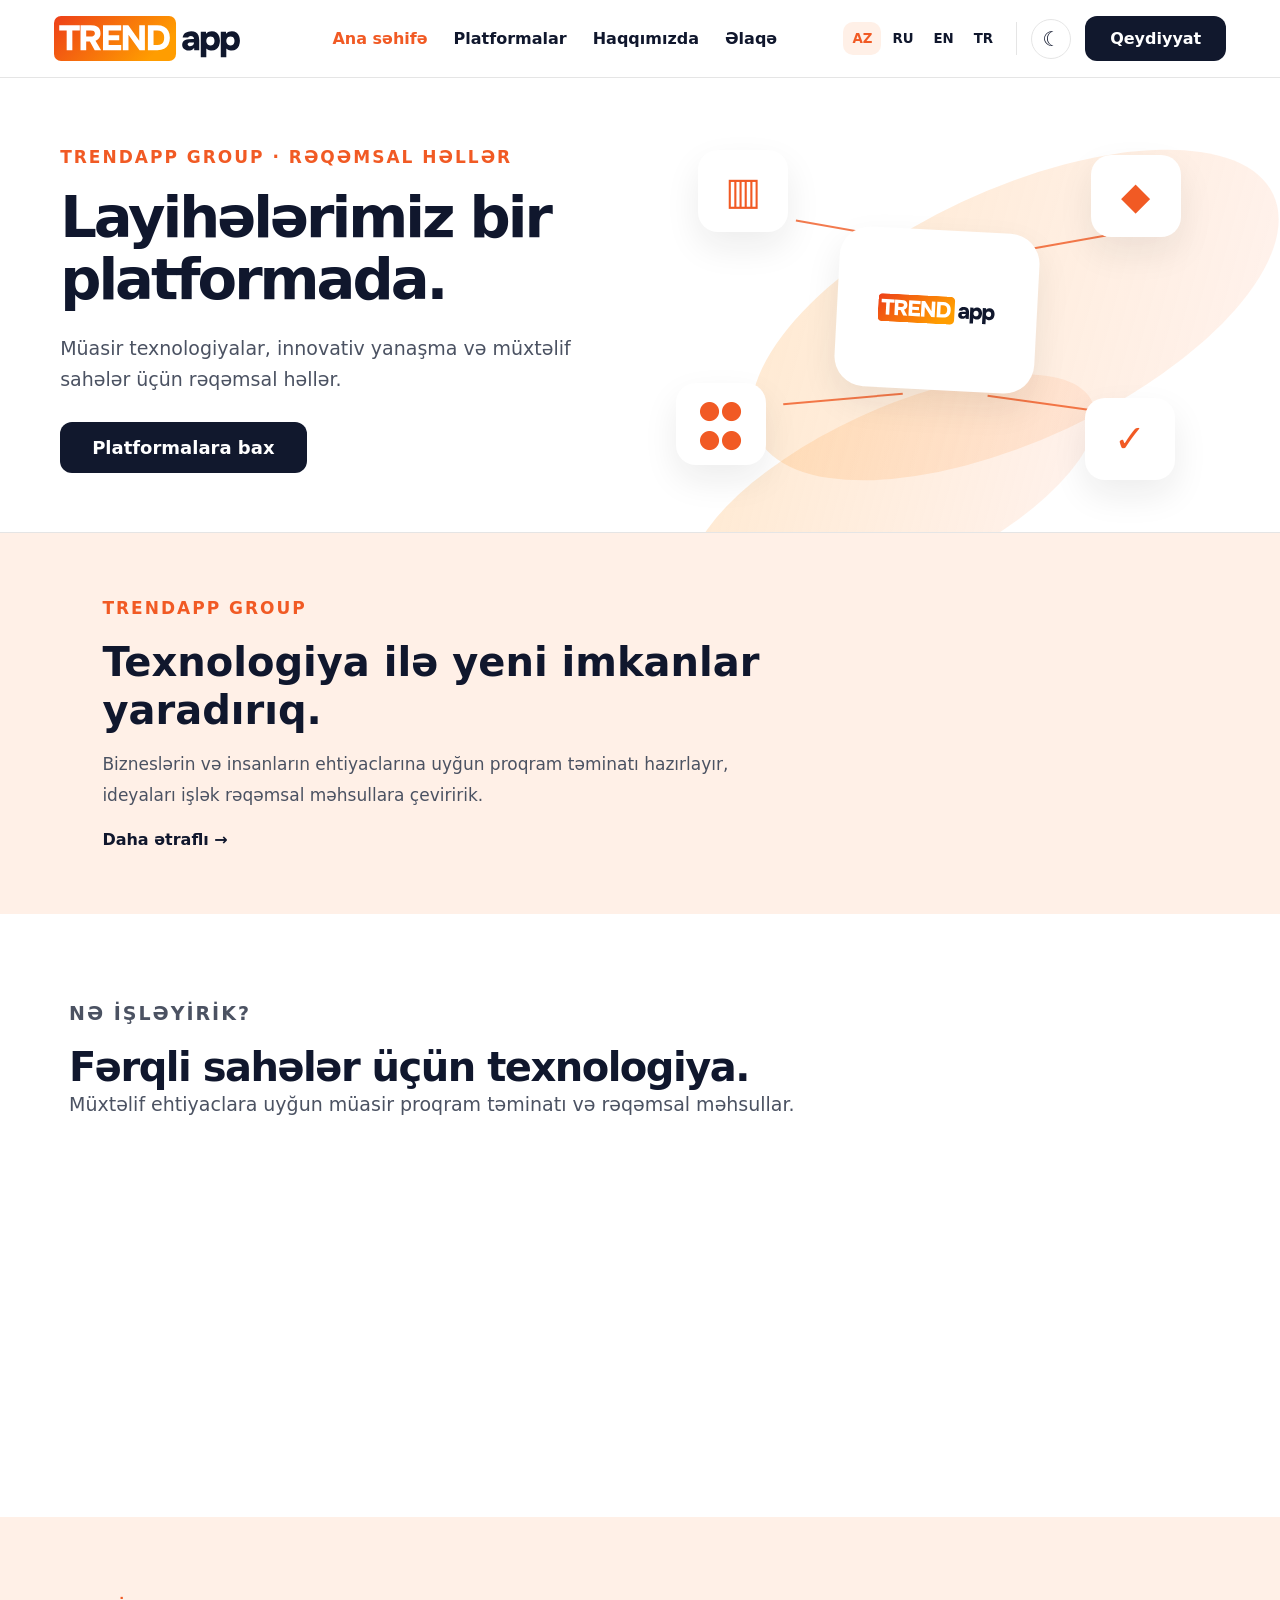
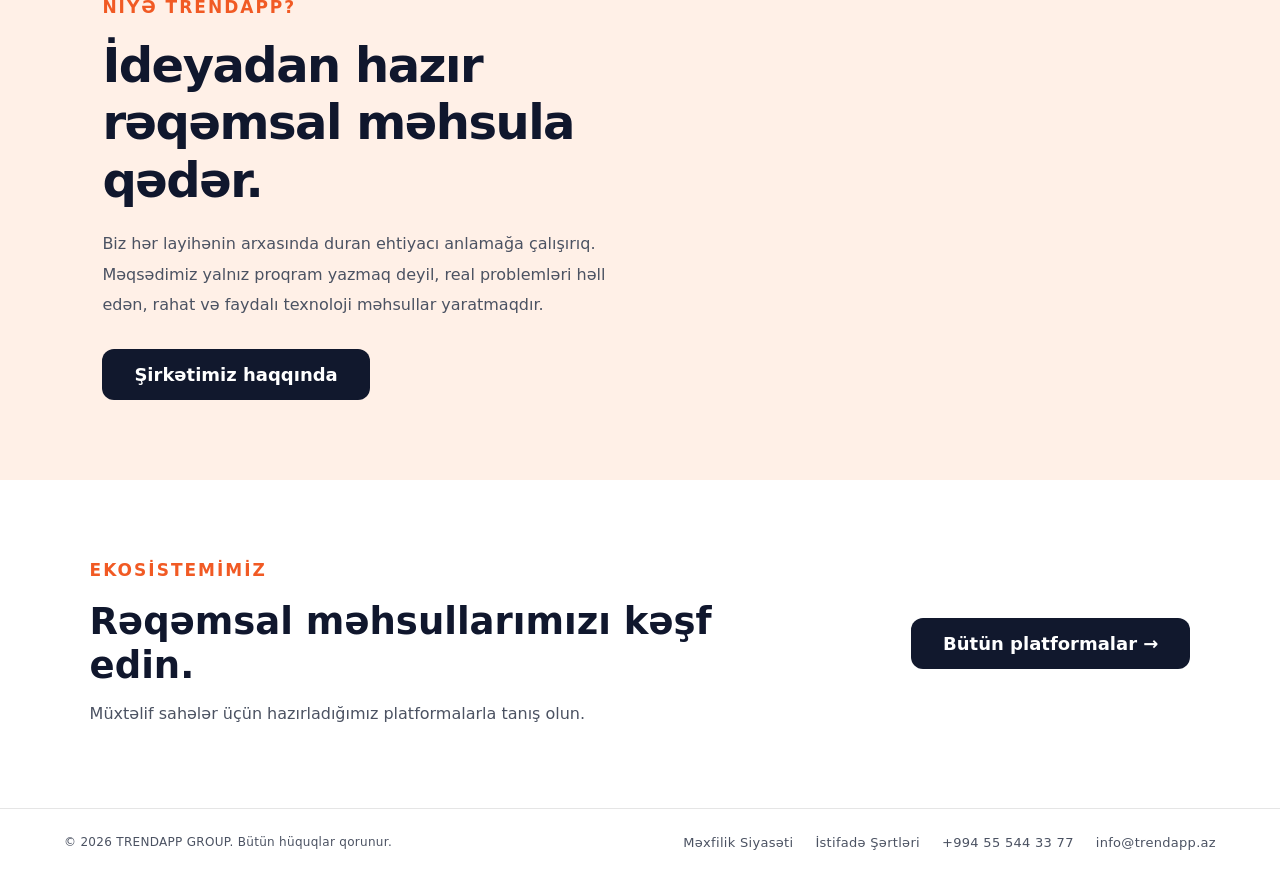
==== commit 357d6370: "Add logo files, icons, OG image, 404, manifest, robots, security.txt and CSP - Logo exported as stan" ====
--- a/index.html
+++ b/index.html
@@ -10,8 +10,20 @@
     <meta property="og:type" content="website">
     <meta property="og:title" content="TrendApp Group — Rəqəmsal həllər">
     <meta property="og:description" content="Müasir texnologiyalar, innovativ yanaşma və müxtəlif sahələr üçün rəqəmsal həllər.">
+    <meta property="og:image" content="https://ventodelsud1.github.io/Trendapp/assets/og-image.png">
+    <meta property="og:image:width" content="1200">
+    <meta property="og:image:height" content="630">
+    <meta name="twitter:card" content="summary_large_image">
     <meta name="theme-color" content="#f15a24">
-    <link rel="icon" href="data:image/svg+xml,%3Csvg xmlns='http://www.w3.org/2000/svg' viewBox='0 0 64 64'%3E%3Crect width='64' height='64' rx='14' fill='%23f15a24'/%3E%3Ctext x='32' y='44' font-family='Arial' font-size='34' font-weight='800' fill='white' text-anchor='middle'%3ET%3C/text%3E%3C/svg%3E">
+
+    <!-- Security: only load files from this site and Google Fonts -->
+    <meta http-equiv="Content-Security-Policy" content="default-src 'self'; script-src 'self'; style-src 'self' https://fonts.googleapis.com; font-src https://fonts.gstatic.com; img-src 'self' data:; connect-src 'self'; object-src 'none'; base-uri 'self'; form-action 'self'; upgrade-insecure-requests">
+    <meta name="referrer" content="strict-origin-when-cross-origin">
+
+    <link rel="icon" href="assets/favicon.svg" type="image/svg+xml">
+    <link rel="icon" href="assets/favicon-32.png" sizes="32x32" type="image/png">
+    <link rel="apple-touch-icon" href="assets/apple-touch-icon.png">
+    <link rel="manifest" href="site.webmanifest">
 
     <link rel="preconnect" href="https://fonts.googleapis.com">
     <link rel="preconnect" href="https://fonts.gstatic.com" crossorigin>
@@ -20,18 +32,12 @@
 </head>
 
 <body>
-<script>
-    // Apply the saved theme before the first paint (no light flash)
-    try {
-        if (localStorage.getItem("trendapp-theme") === "dark") {
-            document.body.classList.add("dark-theme");
-        }
-    } catch (error) {}
-</script>
+<script src="theme-init.js"></script>
 
 <header class="header">
     <a href="#home" class="logo" aria-label="TrendApp home">
-        <span class="logo-trend">TREND</span><span class="logo-app">app</span>
+        <img class="logo-img logo-on-light" src="assets/logo.svg" alt="TrendApp" width="188" height="45">
+        <img class="logo-img logo-on-dark" src="assets/logo-white.svg" alt="" aria-hidden="true" width="188" height="45">
     </a>
 
     <nav class="nav" id="nav">
@@ -89,7 +95,8 @@
                 <div class="floating-icon icon-check" aria-hidden="true">✓</div>
 
                 <div class="main-logo-card">
-                    <span class="logo-trend">TREND</span><span class="logo-app">app</span>
+                    <img class="logo-img logo-on-light" src="assets/logo.svg" alt="" width="188" height="45">
+                    <img class="logo-img logo-on-dark" src="assets/logo-white.svg" alt="" width="188" height="45">
                 </div>
             </div>
         </section>
--- a/style.css
+++ b/style.css
@@ -63,15 +63,17 @@
     font-weight: 800;
     letter-spacing: -2px;
 }
-.logo-trend {
-    color: white;
-    background: linear-gradient(110deg, #ed3f19, #ff9d00);
-    padding: 0 5px;
-    border-radius: 7px;
-}
-.logo-app {
-    color: var(--text);
-    margin-left: 5px;
+.logo-img {
+    display: block;
+    height: 1.275em;
+    width: auto;
+}
+.logo-on-dark,
+body.dark-theme .logo-on-light {
+    display: none;
+}
+body.dark-theme .logo-on-dark {
+    display: block;
 }
 .nav {
     display: flex;
@@ -81,6 +83,7 @@
 .nav a {
     font-weight: 700;
     font-size: 16px;
+    white-space: nowrap;
 }
 .nav a:hover {
     color: var(--orange);
@@ -222,7 +225,7 @@
     z-index: 2;
     transform: rotate(3deg);
 }
-.main-logo-card .logo-trend {
+.main-logo-card {
     font-size: 22px;
 }
 .floating-icon {
@@ -472,6 +475,21 @@
     line-height: 1.7;
 }
 /* RESPONSIVE */
+@media (max-width: 1280px) {
+    .nav { gap: 26px; margin-left: 24px; }
+    .header-right { gap: 14px; }
+    .languages { gap: 2px; padding-right: 14px; }
+    .languages button { padding: 9px 9px; }
+}
+@media (max-width: 1100px) {
+    .logo { font-size: 28px; }
+    .nav { gap: 18px; margin-left: 16px; }
+    .nav a { font-size: 15px; }
+    .header-right { gap: 10px; }
+    .languages { padding-right: 10px; }
+    .languages button { padding: 8px 6px; }
+    .contact-button { padding: 11px 16px; }
+}
 @media (max-width: 950px) {
     .nav { gap: 18px; }
     .header { padding: 0 3%; }
@@ -481,20 +499,24 @@
     .platform-card { padding-left: 18px; padding-right: 18px; }
     .platform-info h3 { font-size: 21px; }
 }
-@media (max-width: 700px) {
-    .header { height: 68px; }
+/* Tablets and phones: navigation moves into the ☰ menu */
+@media (max-width: 900px) {
     .nav {
         display: none;
         position: absolute;
-        top: 68px;
+        top: 100%;
         left: 0;
         right: 0;
+        margin-left: 0;
+        gap: 22px;
         padding: 25px;
         background: var(--surface);
         flex-direction: column;
         border-bottom: 1px solid var(--border);
+        box-shadow: var(--shadow);
     }
     .nav.open { display: flex; }
+    .nav a { font-size: 17px; }
     .nav .nav-register {
         display: block;
         margin-top: 6px;
@@ -506,10 +528,13 @@
     }
     .nav .nav-register:hover { color: #fff; }
     .header-right { margin-left: auto; margin-right: 12px; }
+    .contact-button { display: none; }
+    .menu-toggle { display: block; cursor: pointer; }
+}
+@media (max-width: 700px) {
+    .header { height: 68px; }
     .languages { gap: 0; padding-right: 8px; }
     .languages button { padding: 7px; font-size: 12px; }
-    .contact-button { display: none; }
-    .menu-toggle { display: block; }
     .hero {
         grid-template-columns: 1fr;
         padding: 45px 6% 20px;
@@ -1131,3 +1156,20 @@
         gap: 14px 18px;
     }
 }
+
+/* Keep the dark header button visible in dark theme */
+body.dark-theme .contact-button {
+    background: var(--orange);
+    color: #fff;
+}
+body.dark-theme .contact-button:hover {
+    background: #ff8c5f;
+}
+body.dark-theme .primary-button {
+    background: #f4f5f8;
+    color: #11151f;
+}
+body.dark-theme .primary-button:hover {
+    background: var(--orange);
+    color: #fff;
+}
